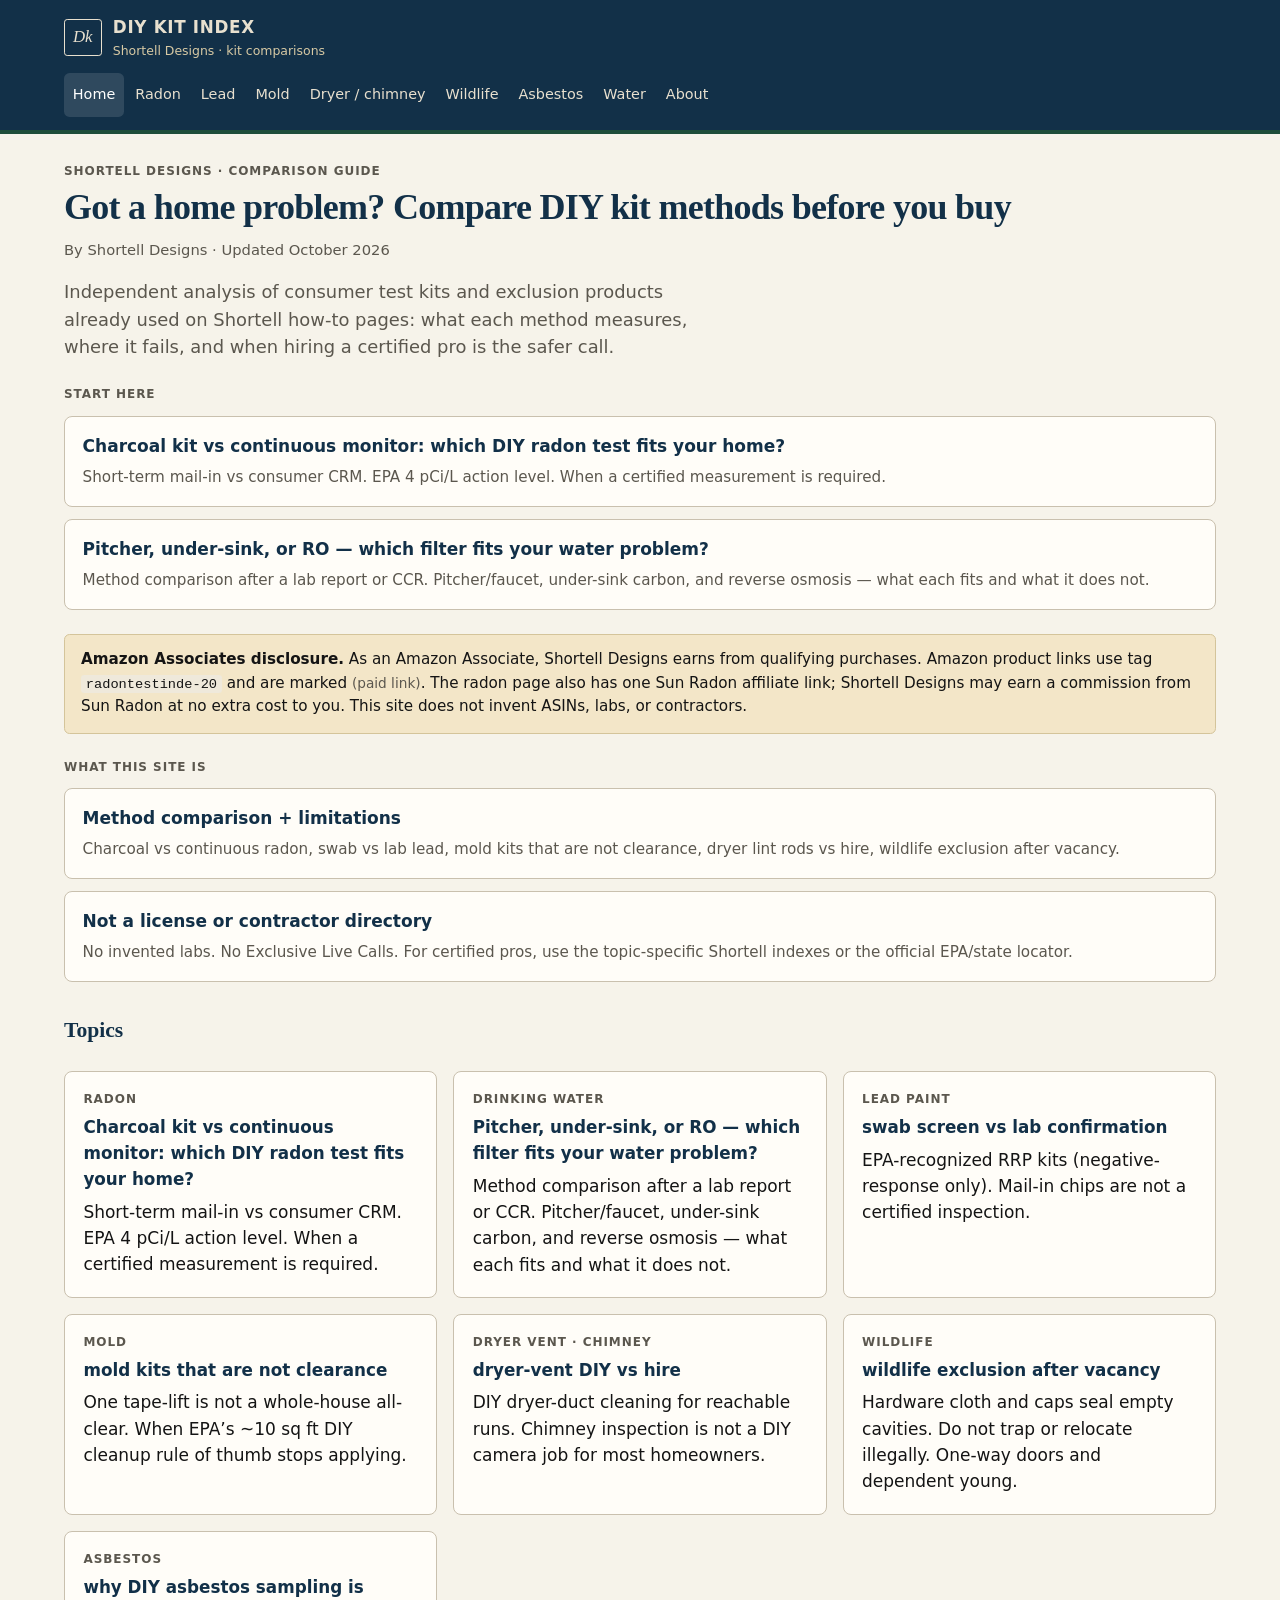
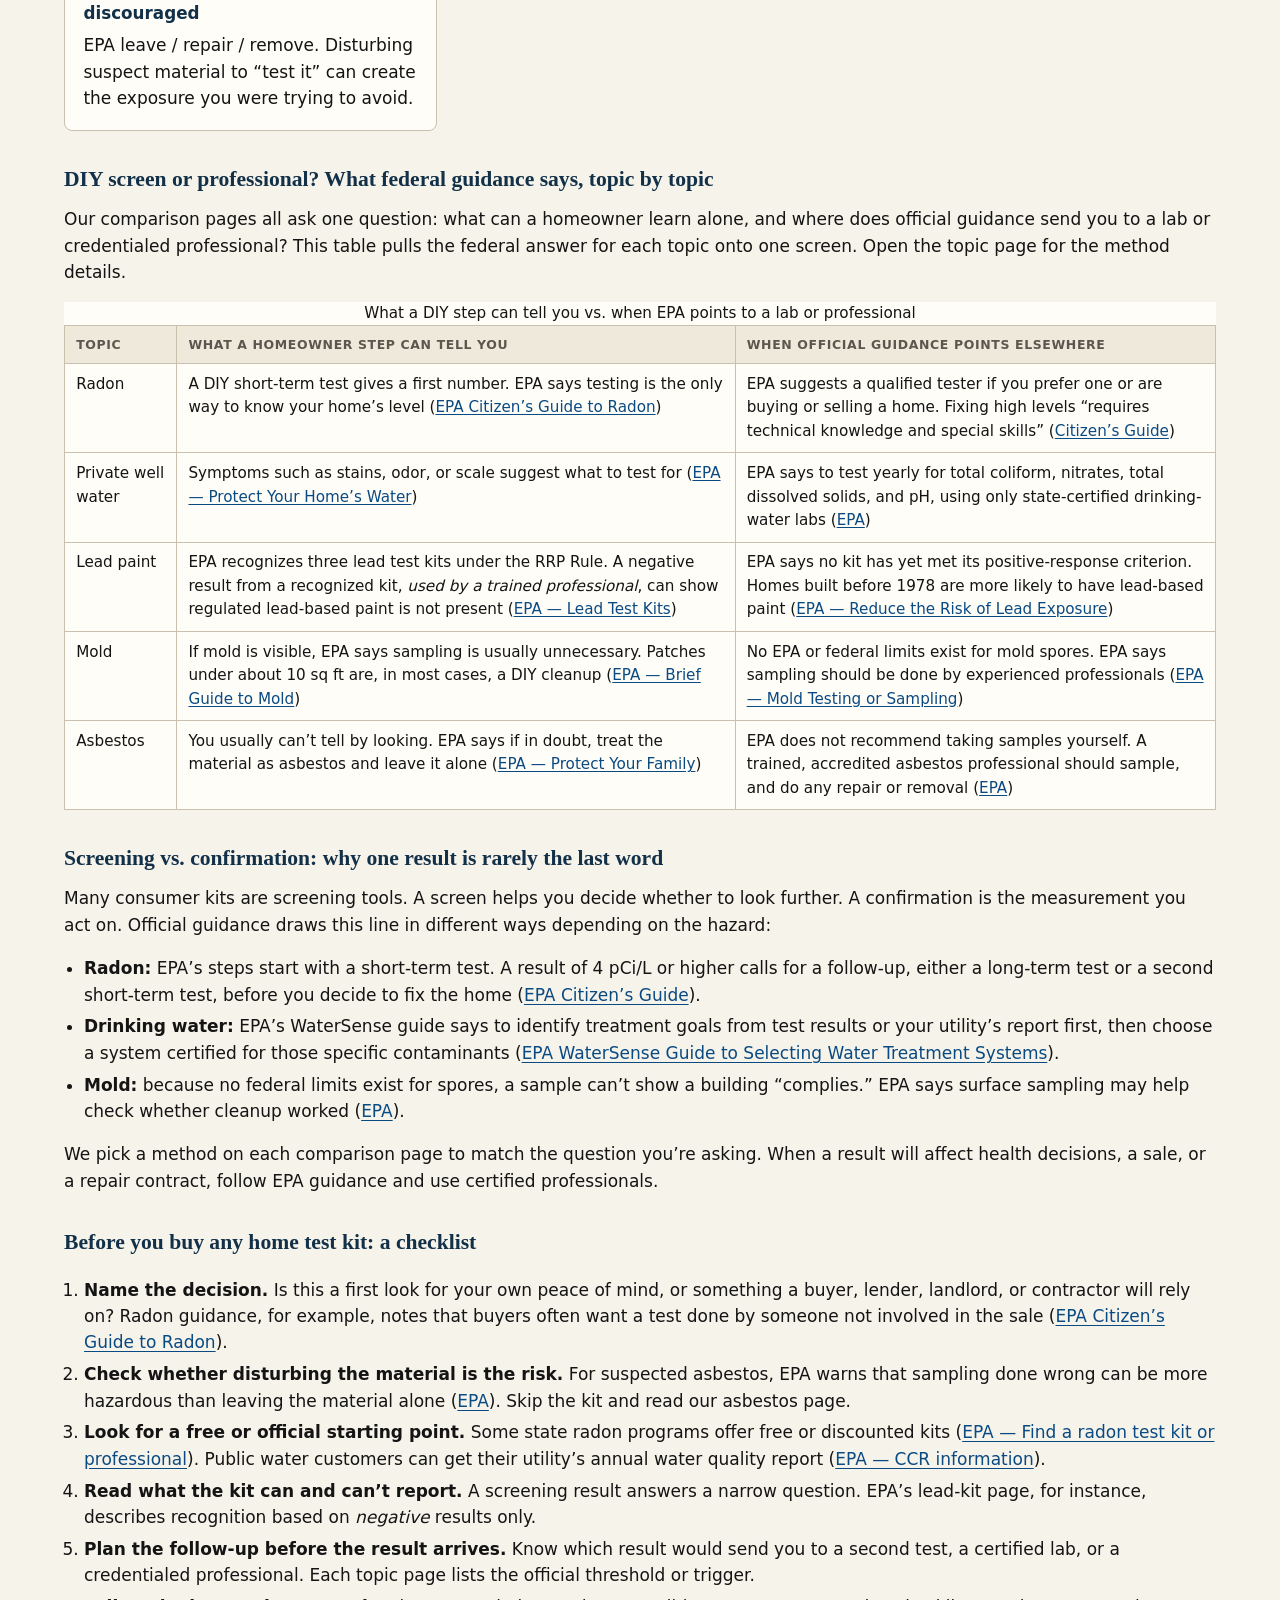
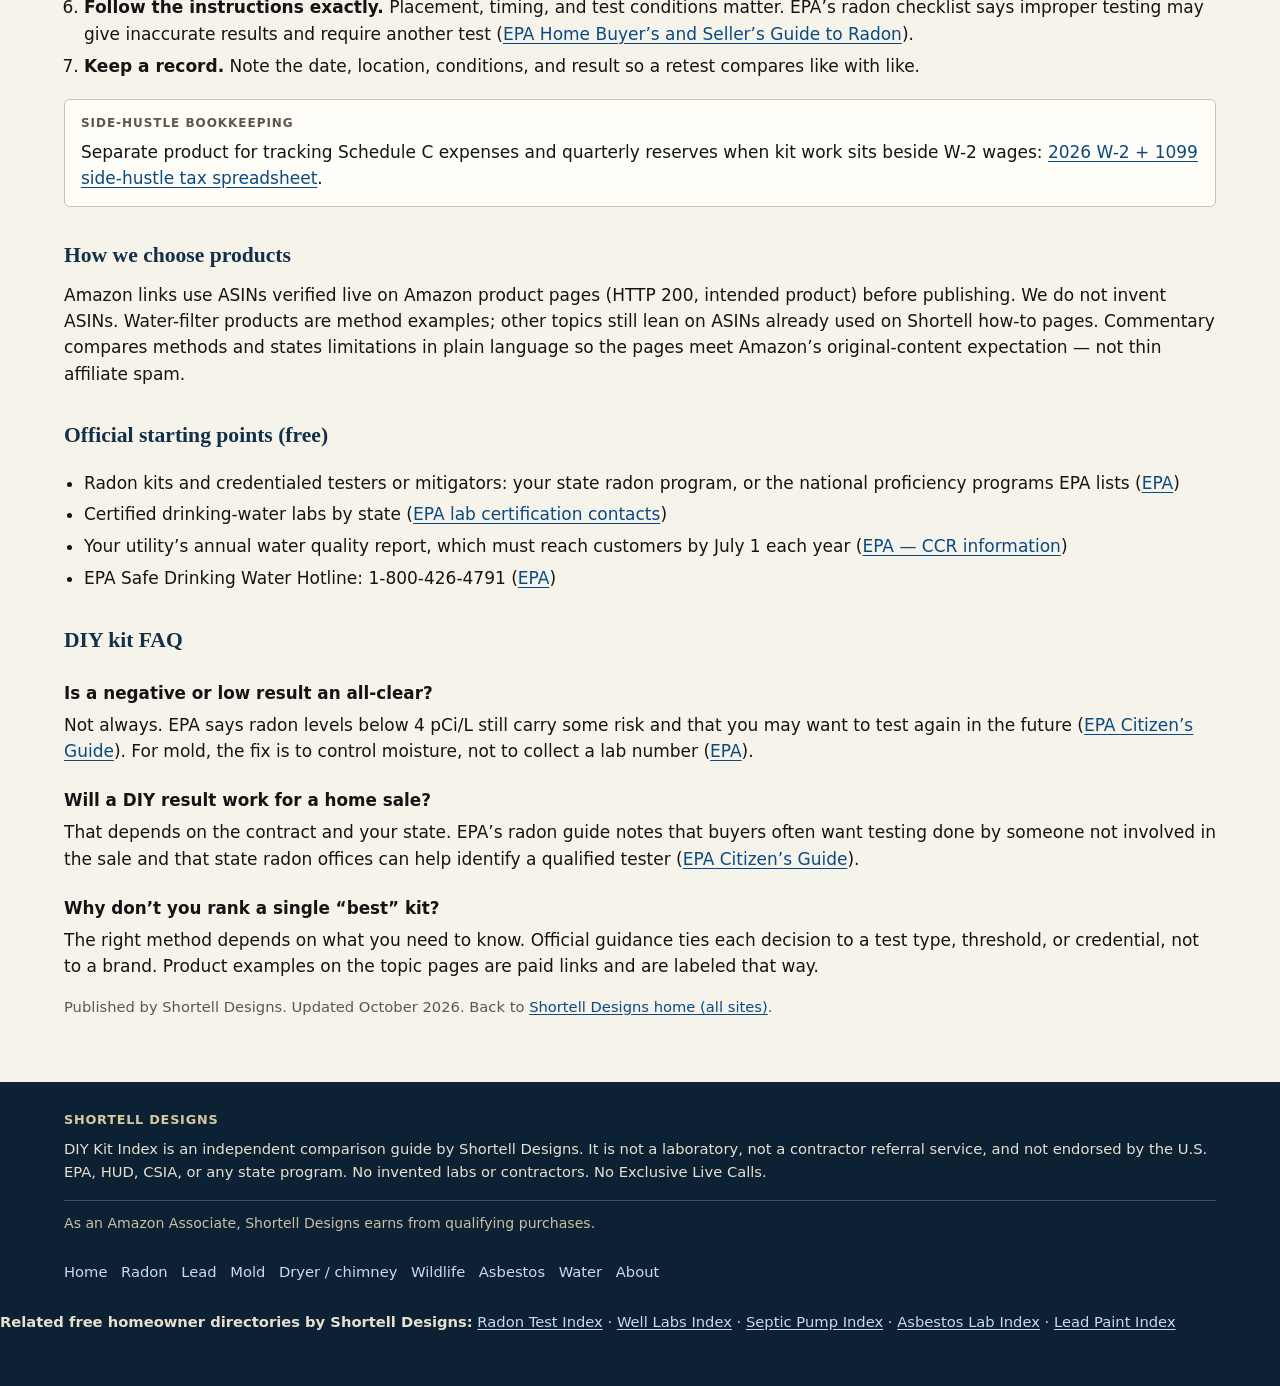
==== index.html @ 4403c366 "Fold/tap-target fix pack (390px), Designer 2026-10-23" ====
<!DOCTYPE html>
<html lang="en">
<head>
  <meta charset="utf-8">
  <meta name="viewport" content="width=device-width, initial-scale=1">
  <title>DIY Home Test Kits Compared — Pick the Right Method</title>
  <meta name="description" content="Problem first, kit second: compare radon, lead, mold, dryer-vent, wildlife exclusion, and water-filter methods before you buy. Amazon Associates. Not a contractor directory. Shortell Designs.">
  <link rel="stylesheet" href="css/style.css">
  <link rel="canonical" href="https://shortelldesigns.github.io/diy-kit-index/">
  <script type="application/ld+json">
{
  "@context": "https://schema.org",
  "@graph": [
    {
      "@type": "Organization",
      "@id": "https://shortelldesigns.github.io/#organization",
      "name": "Shortell Designs",
      "url": "https://shortelldesigns.github.io/",
      "email": "shortelldesigns@gmail.com",
      "description": "Independent DIY kit comparisons and tax tools for homeowners and W-2 + 1099 side hustles. Amazon Associates disclosures on product links."
    },
    {
      "@type": "WebSite",
      "@id": "https://shortelldesigns.github.io/diy-kit-index/#website",
      "url": "https://shortelldesigns.github.io/diy-kit-index/",
      "name": "DIY Kit Index",
      "description": "Problem-first DIY kit and method comparisons for radon, lead, mold, dryer vents, wildlife exclusion, and home water filters. Not a contractor directory.",
      "publisher": { "@id": "https://shortelldesigns.github.io/#organization" },
      "inLanguage": "en-US"
    },
    {
      "@type": "WebPage",
      "@id": "https://shortelldesigns.github.io/diy-kit-index/#webpage",
      "url": "https://shortelldesigns.github.io/diy-kit-index/",
      "name": "DIY Kit Index",
      "description": "Problem-first DIY kit and method comparisons for radon, lead, mold, dryer vents, wildlife exclusion, and home water filters. Not a contractor directory.",
      "isPartOf": { "@id": "https://shortelldesigns.github.io/diy-kit-index/#website" },
      "about": { "@id": "https://shortelldesigns.github.io/#organization" },
      "publisher": { "@id": "https://shortelldesigns.github.io/#organization" },
      "inLanguage": "en-US",
      "dateModified": "2026-10-05"
    }
  ]
}
  </script>
</head>
<body>
  <a class="skip" href="#main">Skip to content</a>
  <header class="site-header">
    <div class="header-inner">
      <a class="brand" href="index.html">
        <span class="brand-mark" aria-hidden="true">Dk</span>
        <span class="brand-text">
          <span class="brand-name">DIY Kit Index</span>
          <span class="brand-sub">Shortell Designs · kit comparisons</span>
        </span>
      </a>
            <nav aria-label="Primary">
        <a href="index.html" aria-current="page">Home</a>
        <a href="radon-test-kits.html">Radon</a>
        <a href="lead-paint-test-kits.html">Lead</a>
        <a href="mold-diy-kits.html">Mold</a>
        <a href="dryer-vent-chimney-diy.html">Dryer / chimney</a>
        <a href="wildlife-exclusion.html">Wildlife</a>
        <a href="asbestos-diy.html">Asbestos</a>
        <a href="water-filter-methods.html">Water</a>
        <a href="about.html">About</a>
      </nav>
    </div>
  </header>
  <main id="main">
    <div class="wrap">
      <p class="kicker">Shortell Designs · comparison guide</p>
      <h1>Got a home problem? Compare DIY kit methods before you buy</h1>
      <p class="meta">By Shortell Designs · Updated October 2026</p>
      <p class="lede">Independent analysis of consumer test kits and exclusion products already used on Shortell how-to pages: what each method measures, where it fails, and when hiring a certified pro is the safer call.</p>

      <div class="paths">
        <p class="paths-label">Start here</p>
        <a class="path" href="radon-test-kits.html">
          <strong>Charcoal kit vs continuous monitor: which DIY radon test fits your home?</strong>
          <span>Short-term mail-in vs consumer CRM. EPA 4&nbsp;pCi/L action level. When a certified measurement is required.</span>
        </a>
        <a class="path" href="water-filter-methods.html">
          <strong>Pitcher, under-sink, or RO — which filter fits your water problem?</strong>
          <span>Method comparison after a lab report or CCR. Pitcher/faucet, under-sink carbon, and reverse osmosis — what each fits and what it does not.</span>
        </a>
      </div>

      <div class="disclosure">
        <p><strong>Amazon Associates disclosure.</strong> As an Amazon Associate, Shortell Designs earns from qualifying purchases. Amazon product links use tag <code>radontestinde-20</code> and are marked <span class="paid">(paid link)</span>. The radon page also has one Sun Radon affiliate link; Shortell Designs may earn a commission from Sun Radon at no extra cost to you. This site does not invent ASINs, labs, or contractors.</p>
      </div>

      <div class="paths">
        <p class="paths-label">What this site is</p>
        <a class="path" href="about.html">
          <strong>Method comparison + limitations</strong>
          <span>Charcoal vs continuous radon, swab vs lab lead, mold kits that are not clearance, dryer lint rods vs hire, wildlife exclusion after vacancy.</span>
        </a>
        <a class="path" href="about.html#not-a-directory">
          <strong>Not a license or contractor directory</strong>
          <span>No invented labs. No Exclusive Live Calls. For certified pros, use the topic-specific Shortell indexes or the official EPA/state locator.</span>
        </a>
      </div>

      <h2>Topics</h2>
      <div class="grid topics">
        <a class="card" href="radon-test-kits.html">
          <p class="kicker">Radon</p>
          <h3>Charcoal kit vs continuous monitor: which DIY radon test fits your home?</h3>
          <p>Short-term mail-in vs consumer CRM. EPA 4&nbsp;pCi/L action level. When a certified measurement is required.</p>
        </a>
        <a class="card" href="water-filter-methods.html">
          <p class="kicker">Drinking water</p>
          <h3>Pitcher, under-sink, or RO — which filter fits your water problem?</h3>
          <p>Method comparison after a lab report or CCR. Pitcher/faucet, under-sink carbon, and reverse osmosis — what each fits and what it does not.</p>
        </a>
        <a class="card" href="lead-paint-test-kits.html">
          <p class="kicker">Lead paint</p>
          <h3>swab screen vs lab confirmation</h3>
          <p>EPA-recognized RRP kits (negative-response only). Mail-in chips are not a certified inspection.</p>
        </a>
        <a class="card" href="mold-diy-kits.html">
          <p class="kicker">Mold</p>
          <h3>mold kits that are not clearance</h3>
          <p>One tape-lift is not a whole-house all-clear. When EPA’s ~10&nbsp;sq&nbsp;ft DIY cleanup rule of thumb stops applying.</p>
        </a>
        <a class="card" href="dryer-vent-chimney-diy.html">
          <p class="kicker">Dryer vent · chimney</p>
          <h3>dryer-vent DIY vs hire</h3>
          <p>DIY dryer-duct cleaning for reachable runs. Chimney inspection is not a DIY camera job for most homeowners.</p>
        </a>
        <a class="card" href="wildlife-exclusion.html">
          <p class="kicker">Wildlife</p>
          <h3>wildlife exclusion after vacancy</h3>
          <p>Hardware cloth and caps seal empty cavities. Do not trap or relocate illegally. One-way doors and dependent young.</p>
        </a>
        <a class="card" href="asbestos-diy.html">
          <p class="kicker">Asbestos</p>
          <h3>why DIY asbestos sampling is discouraged</h3>
          <p>EPA leave / repair / remove. Disturbing suspect material to “test it” can create the exposure you were trying to avoid.</p>
        </a>
      </div>

      <section id="screen-or-pro" aria-labelledby="screen-or-pro-h">
        <h2 id="screen-or-pro-h">DIY screen or professional? What federal guidance says, topic by topic</h2>
        <p>Our comparison pages all ask one question: what can a homeowner learn alone, and where does official guidance send you to a lab or credentialed professional? This table pulls the federal answer for each topic onto one screen. Open the topic page for the method details.</p>
        <div class="table-wrap">
        <table class="compare">
          <caption>What a DIY step can tell you vs. when EPA points to a lab or professional</caption>
          <thead>
            <tr><th scope="col">Topic</th><th scope="col">What a homeowner step can tell you</th><th scope="col">When official guidance points elsewhere</th></tr>
          </thead>
          <tbody>
            <tr><td>Radon</td><td>A DIY short-term test gives a first number. EPA says testing is the only way to know your home’s level (<a href="https://www.epa.gov/sites/default/files/2016-12/documents/2016_a_citizens_guide_to_radon.pdf">EPA Citizen’s Guide to Radon</a>)</td><td>EPA suggests a qualified tester if you prefer one or are buying or selling a home. Fixing high levels “requires technical knowledge and special skills” (<a href="https://www.epa.gov/sites/default/files/2016-12/documents/2016_a_citizens_guide_to_radon.pdf">Citizen’s Guide</a>)</td></tr>
            <tr><td>Private well water</td><td>Symptoms such as stains, odor, or scale suggest what to test for (<a href="https://www.epa.gov/privatewells/protect-your-homes-water">EPA — Protect Your Home’s Water</a>)</td><td>EPA says to test yearly for total coliform, nitrates, total dissolved solids, and pH, using only state-certified drinking-water labs (<a href="https://www.epa.gov/privatewells/protect-your-homes-water">EPA</a>)</td></tr>
            <tr><td>Lead paint</td><td>EPA recognizes three lead test kits under the RRP Rule. A negative result from a recognized kit, <em>used by a trained professional</em>, can show regulated lead-based paint is not present (<a href="https://www.epa.gov/lead/lead-test-kits">EPA — Lead Test Kits</a>)</td><td>EPA says no kit has yet met its positive-response criterion. Homes built before 1978 are more likely to have lead-based paint (<a href="https://www.epa.gov/lead/reduce-risk-lead-exposure-home">EPA — Reduce the Risk of Lead Exposure</a>)</td></tr>
            <tr><td>Mold</td><td>If mold is visible, EPA says sampling is usually unnecessary. Patches under about 10 sq ft are, in most cases, a DIY cleanup (<a href="https://www.epa.gov/mold/brief-guide-mold-moisture-and-your-home">EPA — Brief Guide to Mold</a>)</td><td>No EPA or federal limits exist for mold spores. EPA says sampling should be done by experienced professionals (<a href="https://www.epa.gov/mold/mold-testing-or-sampling">EPA — Mold Testing or Sampling</a>)</td></tr>
            <tr><td>Asbestos</td><td>You usually can’t tell by looking. EPA says if in doubt, treat the material as asbestos and leave it alone (<a href="https://www.epa.gov/asbestos/protect-your-family-exposures-asbestos">EPA — Protect Your Family</a>)</td><td>EPA does not recommend taking samples yourself. A trained, accredited asbestos professional should sample, and do any repair or removal (<a href="https://www.epa.gov/asbestos/protect-your-family-exposures-asbestos">EPA</a>)</td></tr>
          </tbody>
        </table>
        </div>
      </section>

      <section id="screen-vs-confirm" aria-labelledby="screen-vs-confirm-h">
        <h2 id="screen-vs-confirm-h">Screening vs. confirmation: why one result is rarely the last word</h2>
        <p>Many consumer kits are screening tools. A screen helps you decide whether to look further. A confirmation is the measurement you act on. Official guidance draws this line in different ways depending on the hazard:</p>
        <ul>
          <li><strong>Radon:</strong> EPA’s steps start with a short-term test. A result of 4 pCi/L or higher calls for a follow-up, either a long-term test or a second short-term test, before you decide to fix the home (<a href="https://www.epa.gov/sites/default/files/2016-12/documents/2016_a_citizens_guide_to_radon.pdf">EPA Citizen’s Guide</a>).</li>
          <li><strong>Drinking water:</strong> EPA’s WaterSense guide says to identify treatment goals from test results or your utility’s report first, then choose a system certified for those specific contaminants (<a href="https://www.epa.gov/system/files/documents/2025-01/ws-products-home-water-treatment-guide_v2_508.pdf">EPA WaterSense Guide to Selecting Water Treatment Systems</a>).</li>
          <li><strong>Mold:</strong> because no federal limits exist for spores, a sample can’t show a building “complies.” EPA says surface sampling may help check whether cleanup worked (<a href="https://www.epa.gov/mold/mold-testing-or-sampling">EPA</a>).</li>
        </ul>
        <p>We pick a method on each comparison page to match the question you’re asking. When a result will affect health decisions, a sale, or a repair contract, follow EPA guidance and use certified professionals.</p>
      </section>

      <section id="before-you-buy" aria-labelledby="before-you-buy-h">
        <h2 id="before-you-buy-h">Before you buy any home test kit: a checklist</h2>
        <ol>
          <li><strong>Name the decision.</strong> Is this a first look for your own peace of mind, or something a buyer, lender, landlord, or contractor will rely on? Radon guidance, for example, notes that buyers often want a test done by someone not involved in the sale (<a href="https://www.epa.gov/sites/default/files/2016-12/documents/2016_a_citizens_guide_to_radon.pdf">EPA Citizen’s Guide to Radon</a>).</li>
          <li><strong>Check whether disturbing the material is the risk.</strong> For suspected asbestos, EPA warns that sampling done wrong can be more hazardous than leaving the material alone (<a href="https://www.epa.gov/asbestos/protect-your-family-exposures-asbestos">EPA</a>). Skip the kit and read our asbestos page.</li>
          <li><strong>Look for a free or official starting point.</strong> Some state radon programs offer free or discounted kits (<a href="https://www.epa.gov/radon/find-radon-test-kit-or-measurement-and-mitigation-professional">EPA — Find a radon test kit or professional</a>). Public water customers can get their utility’s annual water quality report (<a href="https://www.epa.gov/ccr/ccr-information-consumers">EPA — CCR information</a>).</li>
          <li><strong>Read what the kit can and can’t report.</strong> A screening result answers a narrow question. EPA’s lead-kit page, for instance, describes recognition based on <em>negative</em> results only.</li>
          <li><strong>Plan the follow-up before the result arrives.</strong> Know which result would send you to a second test, a certified lab, or a credentialed professional. Each topic page lists the official threshold or trigger.</li>
          <li><strong>Follow the instructions exactly.</strong> Placement, timing, and test conditions matter. EPA’s radon checklist says improper testing may give inaccurate results and require another test (<a href="https://www.epa.gov/sites/default/files/2015-05/documents/hmbuygud.pdf">EPA Home Buyer’s and Seller’s Guide to Radon</a>).</li>
          <li><strong>Keep a record.</strong> Note the date, location, conditions, and result so a retest compares like with like.</li>
        </ol>
      </section>

      <div class="bridge-tax">
        <p class="kicker">Side-hustle bookkeeping</p>
        <p>Separate product for tracking Schedule C expenses and quarterly reserves when kit work sits beside W-2 wages: <a href="https://shortelldesigns.github.io/tax-kit-2026/">2026 W-2 + 1099 side-hustle tax spreadsheet</a>.</p>
      </div>

      <h2>How we choose products</h2>
      <p>Amazon links use ASINs verified live on Amazon product pages (HTTP 200, intended product) before publishing. We do not invent ASINs. Water-filter products are method examples; other topics still lean on ASINs already used on Shortell how-to pages. Commentary compares methods and states limitations in plain language so the pages meet Amazon’s original-content expectation — not thin affiliate spam.</p>
      <section id="official-starting-points" aria-labelledby="official-starting-points-h">
        <h2 id="official-starting-points-h">Official starting points (free)</h2>
        <ul>
          <li>Radon kits and credentialed testers or mitigators: your state radon program, or the national proficiency programs EPA lists (<a href="https://www.epa.gov/radon/find-radon-test-kit-or-measurement-and-mitigation-professional">EPA</a>)</li>
          <li>Certified drinking-water labs by state (<a href="https://www.epa.gov/dwlabcert/contact-information-certification-programs-and-certified-laboratories-drinking-water">EPA lab certification contacts</a>)</li>
          <li>Your utility’s annual water quality report, which must reach customers by July 1 each year (<a href="https://www.epa.gov/ccr/ccr-information-consumers">EPA — CCR information</a>)</li>
          <li>EPA Safe Drinking Water Hotline: 1-800-426-4791 (<a href="https://www.epa.gov/ccr/ccr-information-consumers">EPA</a>)</li>
        </ul>
      </section>

      <section id="kit-index-faq" aria-labelledby="kit-index-faq-h">
        <h2 id="kit-index-faq-h">DIY kit FAQ</h2>
        <h3>Is a negative or low result an all-clear?</h3>
        <p>Not always. EPA says radon levels below 4 pCi/L still carry some risk and that you may want to test again in the future (<a href="https://www.epa.gov/sites/default/files/2016-12/documents/2016_a_citizens_guide_to_radon.pdf">EPA Citizen’s Guide</a>). For mold, the fix is to control moisture, not to collect a lab number (<a href="https://www.epa.gov/mold/brief-guide-mold-moisture-and-your-home">EPA</a>).</p>
        <h3>Will a DIY result work for a home sale?</h3>
        <p>That depends on the contract and your state. EPA’s radon guide notes that buyers often want testing done by someone not involved in the sale and that state radon offices can help identify a qualified tester (<a href="https://www.epa.gov/sites/default/files/2016-12/documents/2016_a_citizens_guide_to_radon.pdf">EPA Citizen’s Guide</a>).</p>
        <h3>Why don’t you rank a single “best” kit?</h3>
        <p>The right method depends on what you need to know. Official guidance ties each decision to a test type, threshold, or credential, not to a brand. Product examples on the topic pages are paid links and are labeled that way.</p>
      </section>

      <p class="meta">Published by Shortell Designs. Updated October 2026. Back to <a href="https://shortelldesigns.github.io/">Shortell Designs home (all sites)</a>.</p>
    </div>
  </main>
  <footer class="site-footer">
    <div class="wrap">
      <p class="byline">Shortell Designs</p>
      <p>DIY Kit Index is an independent comparison guide by Shortell Designs. It is not a laboratory, not a contractor referral service, and not endorsed by the U.S. EPA, HUD, CSIA, or any state program. No invented labs or contractors. No Exclusive Live Calls.</p>
      <p class="assoc">As an Amazon Associate, Shortell Designs earns from qualifying purchases.</p>
            <p class="foot-nav">
        <a href="index.html">Home</a>
        <a href="radon-test-kits.html">Radon</a>
        <a href="lead-paint-test-kits.html">Lead</a>
        <a href="mold-diy-kits.html">Mold</a>
        <a href="dryer-vent-chimney-diy.html">Dryer / chimney</a>
        <a href="wildlife-exclusion.html">Wildlife</a>
        <a href="asbestos-diy.html">Asbestos</a>
        <a href="water-filter-methods.html">Water</a>
        <a href="about.html">About</a>
      </p>
    </div>
  <p class="related-sites"><strong>Related free homeowner directories by Shortell Designs:</strong> <a href="https://shortelldesigns.github.io/radon-test-index/">Radon Test Index</a> · <a href="https://shortelldesigns.github.io/well-labs-index/">Well Labs Index</a> · <a href="https://shortelldesigns.github.io/septic-pump-index/">Septic Pump Index</a> · <a href="https://shortelldesigns.github.io/asbestos-lab-index/">Asbestos Lab Index</a> · <a href="https://shortelldesigns.github.io/lead-paint-index/">Lead Paint Index</a></p>
</footer>
</body>
</html>
---- css/style.css ----
/* DIY Kit Index — Shortell Designs. Navy/cream, mobile-first. No tracking. */
:root {
  --ink: #141414;
  --ink-soft: #2a2a2a;
  --muted: #5b574e;
  --paper: #f6f3ea;
  --paper-2: #fffdf8;
  --rule: #c9c0ae;
  --navy: #123048;
  --navy-2: #0c2234;
  --link: #0a4a82;
  --link-hover: #08355e;
  --cream: #e8e0cf;
  --sage: #e4eee8;
  --forest: #1e4d3a;
  --note: #f3e6c8;
  --note-edge: #8a6d32;
  --rec-yes-bg: #dce9e1;
  --rec-no-bg: #f3e6c8;
  --focus: #c45c00;
  --max: 72rem;
  --prose: 42rem;
  --radius: 0.35rem;
}

*, *::before, *::after { box-sizing: border-box; }

html { scroll-behavior: smooth; }

body {
  margin: 0;
  background: var(--paper);
  color: var(--ink);
  font-family: "Source Sans 3", "Segoe UI", system-ui, -apple-system, sans-serif;
  font-size: 1.0625rem;
  line-height: 1.55;
}

.skip {
  position: absolute;
  left: 0.75rem;
  top: -3rem;
  background: var(--navy);
  color: #fff;
  padding: 0.4rem 0.7rem;
  z-index: 20;
}
.skip:focus { top: 0.75rem; }

a { color: var(--link); text-underline-offset: 0.15em; }
a:hover { color: var(--link-hover); }
a:focus-visible, button:focus-visible {
  outline: 2px solid var(--focus);
  outline-offset: 2px;
}

.wrap { width: min(100% - 2rem, var(--max)); margin-inline: auto; }
.wrap-prose { width: min(100% - 2rem, var(--prose)); margin-inline: auto; }

/* Header */
.site-header {
  background: var(--navy);
  color: var(--cream);
  border-bottom: 4px solid var(--forest);
}
.header-inner {
  width: min(100% - 2rem, var(--max));
  margin-inline: auto;
  padding: 0.9rem 0 0.85rem;
  display: flex;
  flex-wrap: wrap;
  gap: 0.75rem 1.5rem;
  align-items: center;
  justify-content: space-between;
}
.brand {
  display: flex;
  gap: 0.7rem;
  align-items: center;
  text-decoration: none;
  color: inherit;
}
.brand-mark {
  flex: none;
  width: 2.35rem;
  height: 2.35rem;
  display: grid;
  place-items: center;
  border: 1.5px solid var(--cream);
  border-radius: 0.2rem;
  color: var(--cream);
  font-family: Georgia, "Iowan Old Style", Palatino, serif;
  font-style: italic;
  font-size: 1.05rem;
  line-height: 1;
}
.brand-text { display: flex; flex-direction: column; gap: 0.05rem; }
.brand-name {
  font-weight: 700;
  letter-spacing: 0.04em;
  font-size: 1.05rem;
  text-transform: uppercase;
}
.brand-sub { font-size: 0.78rem; color: #d7c9a4; }

nav.primary,
.header-inner nav,
nav[aria-label="Primary"] {
  display: flex;
  flex-wrap: wrap;
  gap: 0.15rem;
  width: 100%;
  max-width: 100%;
  margin-left: 0;
  box-sizing: border-box;
  overflow-x: auto;
}
nav.primary {
  background: var(--navy-2);
  margin-bottom: -0.85rem;
  padding: 0.35rem 1rem;
}
nav a {
  text-decoration: none;
  color: var(--cream);
  padding: 0.3rem 0.55rem;
  border-radius: var(--radius);
  font-size: 0.9rem;
}
nav a:hover,
nav a[aria-current="page"] {
  background: rgba(255, 253, 248, 0.12);
  color: #fff;
}

/* Main */
main { padding: 1.75rem 0 3rem; }
h1 {
  font-family: Georgia, "Iowan Old Style", Palatino, serif;
  font-weight: 600;
  font-size: clamp(1.65rem, 3.5vw, 2.25rem);
  line-height: 1.2;
  margin: 0 0 0.6rem;
  letter-spacing: -0.02em;
  color: var(--navy);
}
h2 {
  font-family: Georgia, "Iowan Old Style", Palatino, serif;
  font-weight: 600;
  font-size: 1.35rem;
  margin: 2rem 0 0.6rem;
  color: var(--navy);
}
h3 { font-size: 1.05rem; margin: 1.4rem 0 0.4rem; }
p { margin: 0 0 1rem; }
.lede {
  font-size: 1.12rem;
  color: var(--muted);
  max-width: 40rem;
}
.kicker {
  font-size: 0.75rem;
  letter-spacing: 0.08em;
  text-transform: uppercase;
  color: var(--muted);
  font-weight: 600;
  margin: 0 0 0.35rem;
}
.meta { color: var(--muted); font-size: 0.92rem; }
hr {
  border: 0;
  border-top: 1px solid var(--rule);
  margin: 1.75rem 0;
}

/* Cards / grid */
.grid {
  display: grid;
  gap: 1rem;
  margin: 1.5rem 0;
}
@media (min-width: 640px) {
  .grid.two { grid-template-columns: 1fr 1fr; }
  .grid.topics { grid-template-columns: repeat(2, 1fr); }
}
@media (min-width: 960px) {
  .grid.topics { grid-template-columns: repeat(3, 1fr); }
}
.card {
  background: var(--paper-2);
  border: 1px solid var(--rule);
  border-radius: 0.5rem;
  padding: 1.1rem 1.15rem 1.2rem;
  text-decoration: none;
  color: inherit;
  display: block;
}
a.card:hover { border-color: var(--navy); }
.card h2, .card h3 { margin-top: 0; color: var(--navy); }
.card p:last-child { margin-bottom: 0; }

.disclosure {
  background: var(--note);
  border: 1px solid #d4c49a;
  border-radius: var(--radius);
  padding: 0.85rem 1rem;
  margin: 1.25rem 0;
  font-size: 0.95rem;
}
.disclosure p:last-child { margin-bottom: 0; }

.note {
  background: var(--note);
  border-left: 3px solid var(--note-edge);
  padding: 0.85rem 1rem;
  margin: 1.1rem 0 1.4rem;
  border-radius: 0 0.35rem 0.35rem 0;
}
.note p:last-child { margin-bottom: 0; }

.paths {
  margin: 1.5rem 0;
  display: grid;
  gap: 0.75rem;
}
.paths-label {
  font-size: 0.75rem;
  letter-spacing: 0.08em;
  text-transform: uppercase;
  color: var(--muted);
  font-weight: 600;
  margin: 0;
}
.path {
  display: block;
  background: var(--paper-2);
  border: 1px solid var(--rule);
  border-radius: 0.5rem;
  padding: 1rem 1.1rem;
  text-decoration: none;
  color: inherit;
}
.path:hover { border-color: var(--navy); }
.path strong { display: block; color: var(--navy); margin-bottom: 0.25rem; }
.path span { color: var(--muted); font-size: 0.95rem; }

/* Kit blocks */
.kit-block {
  background: var(--paper-2);
  border: 1px solid var(--rule);
  border-radius: 0.5rem;
  padding: 1.1rem 1.15rem 1.25rem;
  margin: 1.5rem 0;
}
.kit-lead { margin-bottom: 1rem; }
.kits {
  display: grid;
  gap: 1rem;
}
@media (min-width: 640px) {
  .kits { grid-template-columns: 1fr 1fr; }
}
.kit {
  background: var(--paper);
  border: 1px solid var(--rule);
  border-radius: var(--radius);
  padding: 0.9rem 1rem;
}
.kit h3 { margin-top: 0.35rem; color: var(--navy); }
.kit-link {
  display: inline-block;
  margin-top: 0.35rem;
  font-weight: 600;
}
.paid { font-weight: 500; color: var(--muted); font-size: 0.9em; }
.rec {
  display: inline-block;
  font-size: 0.78rem;
  font-weight: 600;
  letter-spacing: 0.02em;
  padding: 0.2rem 0.5rem;
  border-radius: 999px;
  margin: 0.2rem 0 0.4rem;
}
.rec-yes { background: var(--rec-yes-bg); color: var(--forest); }
.rec-no { background: var(--rec-no-bg); color: var(--note-edge); }
.rec-warn { background: #f0dede; color: #6b2a2a; }

/* 24-hour buy basket */
.basket-block {
  background: #eef4ef;
  border: 1px solid #b7c9bb;
  border-left: 4px solid var(--forest);
  border-radius: 0.5rem;
  padding: 1.1rem 1.15rem 1.25rem;
  margin: 1.5rem 0;
}
.basket-block .kit-lead { margin-bottom: 0.85rem; }
.basket-block .kits { margin-top: 0.5rem; }
.bridge-tax {
  background: var(--paper-2);
  border: 1px solid var(--rule);
  border-radius: var(--radius);
  padding: 0.9rem 1rem;
  margin: 1.25rem 0;
}
.bridge-tax p:last-child { margin-bottom: 0; }


.compare {
  width: 100%;
  max-width: 100%;
  display: block;
  overflow-x: auto;
  -webkit-overflow-scrolling: touch;
  border-collapse: collapse;
  font-size: 0.95rem;
  margin: 1rem 0 1.5rem;
  background: var(--paper-2);
}
.compare th, .compare td {
  border: 1px solid var(--rule);
  padding: 0.55rem 0.7rem;
  text-align: left;
  vertical-align: top;
}
.compare th {
  background: #efe9db;
  font-size: 0.78rem;
  letter-spacing: 0.05em;
  text-transform: uppercase;
  color: var(--muted);
}

ul, ol { padding-left: 1.25rem; }
li { margin-bottom: 0.35rem; }

/* Footer */
.site-footer {
  background: var(--navy-2);
  color: #e8e0cf;
  padding: 1.75rem 0 2.25rem;
  font-size: 0.92rem;
}
.site-footer a { color: #c9daf0; }
.site-footer a:hover { color: #fff; }
.site-footer .byline {
  font-weight: 700;
  letter-spacing: 0.06em;
  text-transform: uppercase;
  font-size: 0.8rem;
  color: #d7c9a4;
  margin-bottom: 0.5rem;
}
.site-footer .foot-nav {
  display: flex;
  flex-wrap: wrap;
  gap: 0.35rem 0.85rem;
  margin-top: 1rem;
}
.site-footer .foot-nav a { text-decoration: none; }
.assoc {
  margin-top: 0.75rem;
  padding-top: 0.75rem;
  border-top: 1px solid rgba(232, 224, 207, 0.25);
  font-size: 0.88rem;
  color: #cbbfa3;
}

code {
  font-size: 0.9em;
  background: #efe9db;
  padding: 0.1rem 0.3rem;
  border-radius: 0.2rem;
}

.prose img { max-width: 100%; height: auto; }

/* Above-the-fold primary kit offer (mobile-first) */
.primary-pick {
  background: #eef4ef;
  border: 1px solid #b7c9bb;
  border-left: 4px solid var(--forest);
  border-radius: 0.5rem;
  padding: 0.8rem 0.95rem 0.9rem;
  margin: 0.75rem 0 1.15rem;
}
.primary-pick > .kicker {
  margin: 0 0 0.2rem;
  color: var(--forest);
}
.primary-pick > p {
  margin: 0 0 0.45rem;
  font-size: 0.98rem;
}
.primary-pick .pick-links {
  list-style: none;
  padding: 0;
  margin: 0.25rem 0 0;
  display: grid;
  gap: 0.35rem;
}
.primary-pick .pick-links li { margin: 0; }
.primary-pick .kit-link {
  margin-top: 0;
  font-size: 0.98rem;
}
.primary-pick .pick-note {
  margin: 0.55rem 0 0;
  font-size: 0.88rem;
  color: var(--muted);
}

/* Forest full-width primary-pick CTAs (C01 fold / Designer notes) */
.primary-pick .kit-link {
  display: flex;
  align-items: center;
  justify-content: center;
  width: 100%;
  min-height: 2.75rem;
  padding: 0.55rem 0.85rem;
  box-sizing: border-box;
  background: var(--forest);
  color: #f6f3ea !important;
  text-decoration: none;
  font-weight: 700;
  border-radius: var(--radius);
  text-align: center;
  line-height: 1.25;
}
.primary-pick .kit-link:hover,
.primary-pick .kit-link:focus {
  background: var(--navy);
  color: #f6f3ea !important;
}
.primary-pick .kit-link .paid { color: #d7e5db; font-weight: 500; }
.primary-pick .pick-micro {
  margin: 0.35rem 0 0.5rem;
  font-size: 0.88rem;
  color: var(--muted);
}

/* Sunday 2026-10-18 fold pack (Designer): 44px nav taps; "(paid link)" wraps cleanly */
nav a {
  min-height: 2.75rem;
  display: inline-flex;
  align-items: center;
}
.primary-pick .kit-link {
  flex-wrap: wrap;
  column-gap: 0.35em;
}

/* Designer pack 2026-10-23: 44px taps for footer nav + Sun Radon kit-link */
.site-footer .foot-nav a { display: inline-flex; align-items: center; min-height: 2.75rem; }
.kit-link { min-height: 2.75rem; display: inline-flex; align-items: center; flex-wrap: wrap; column-gap: .35em; }
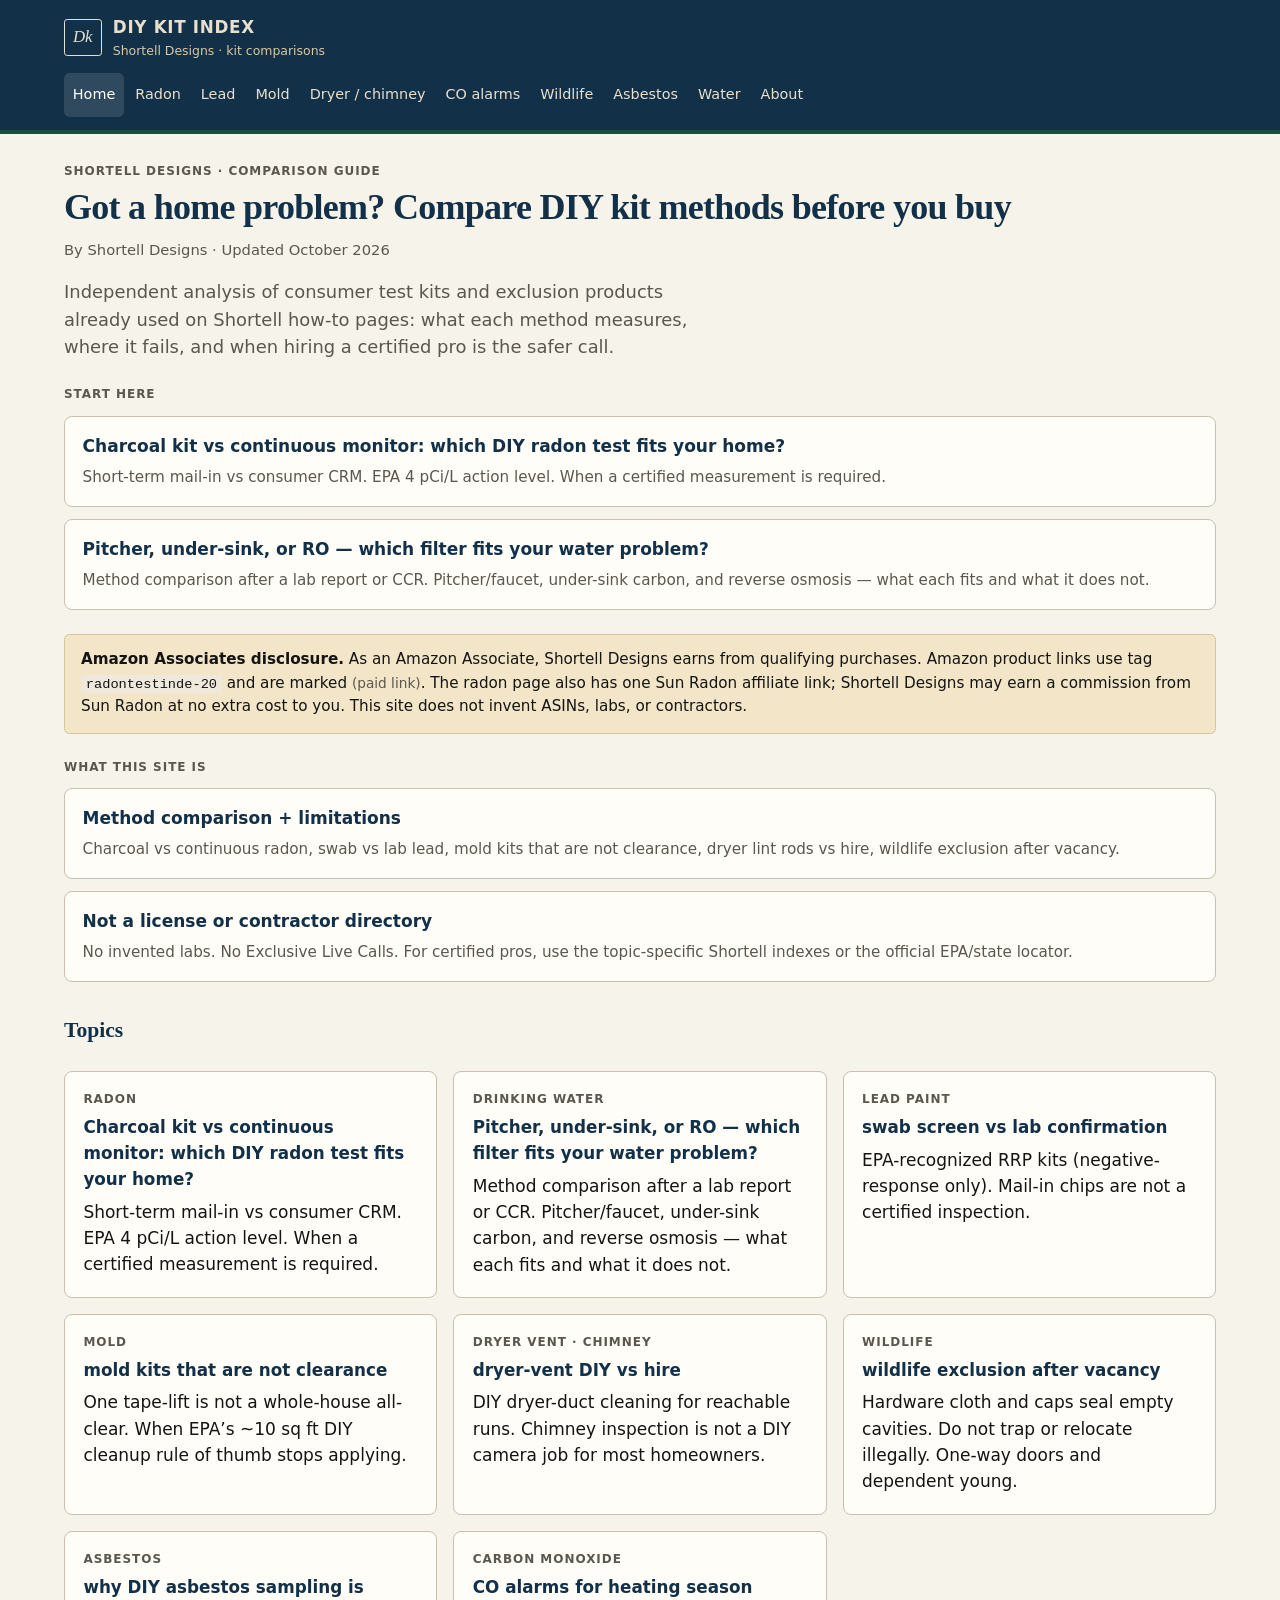
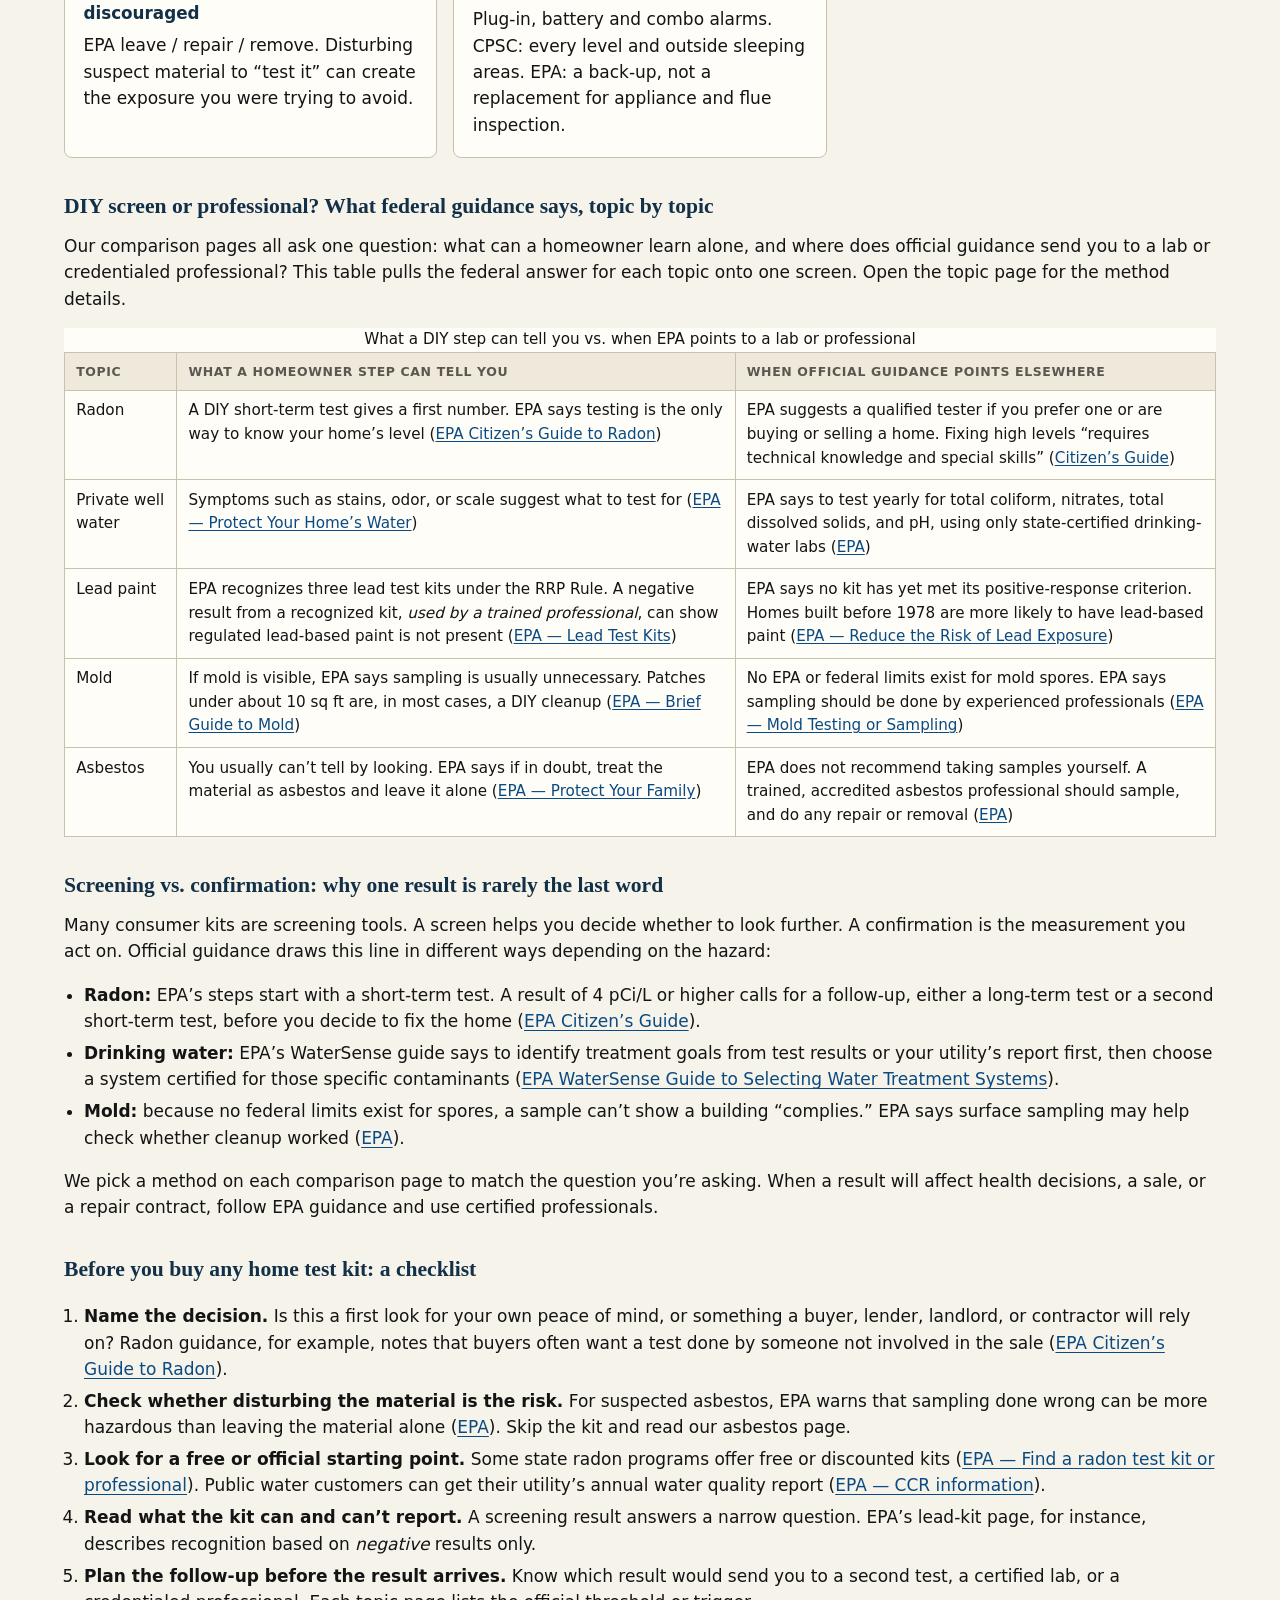
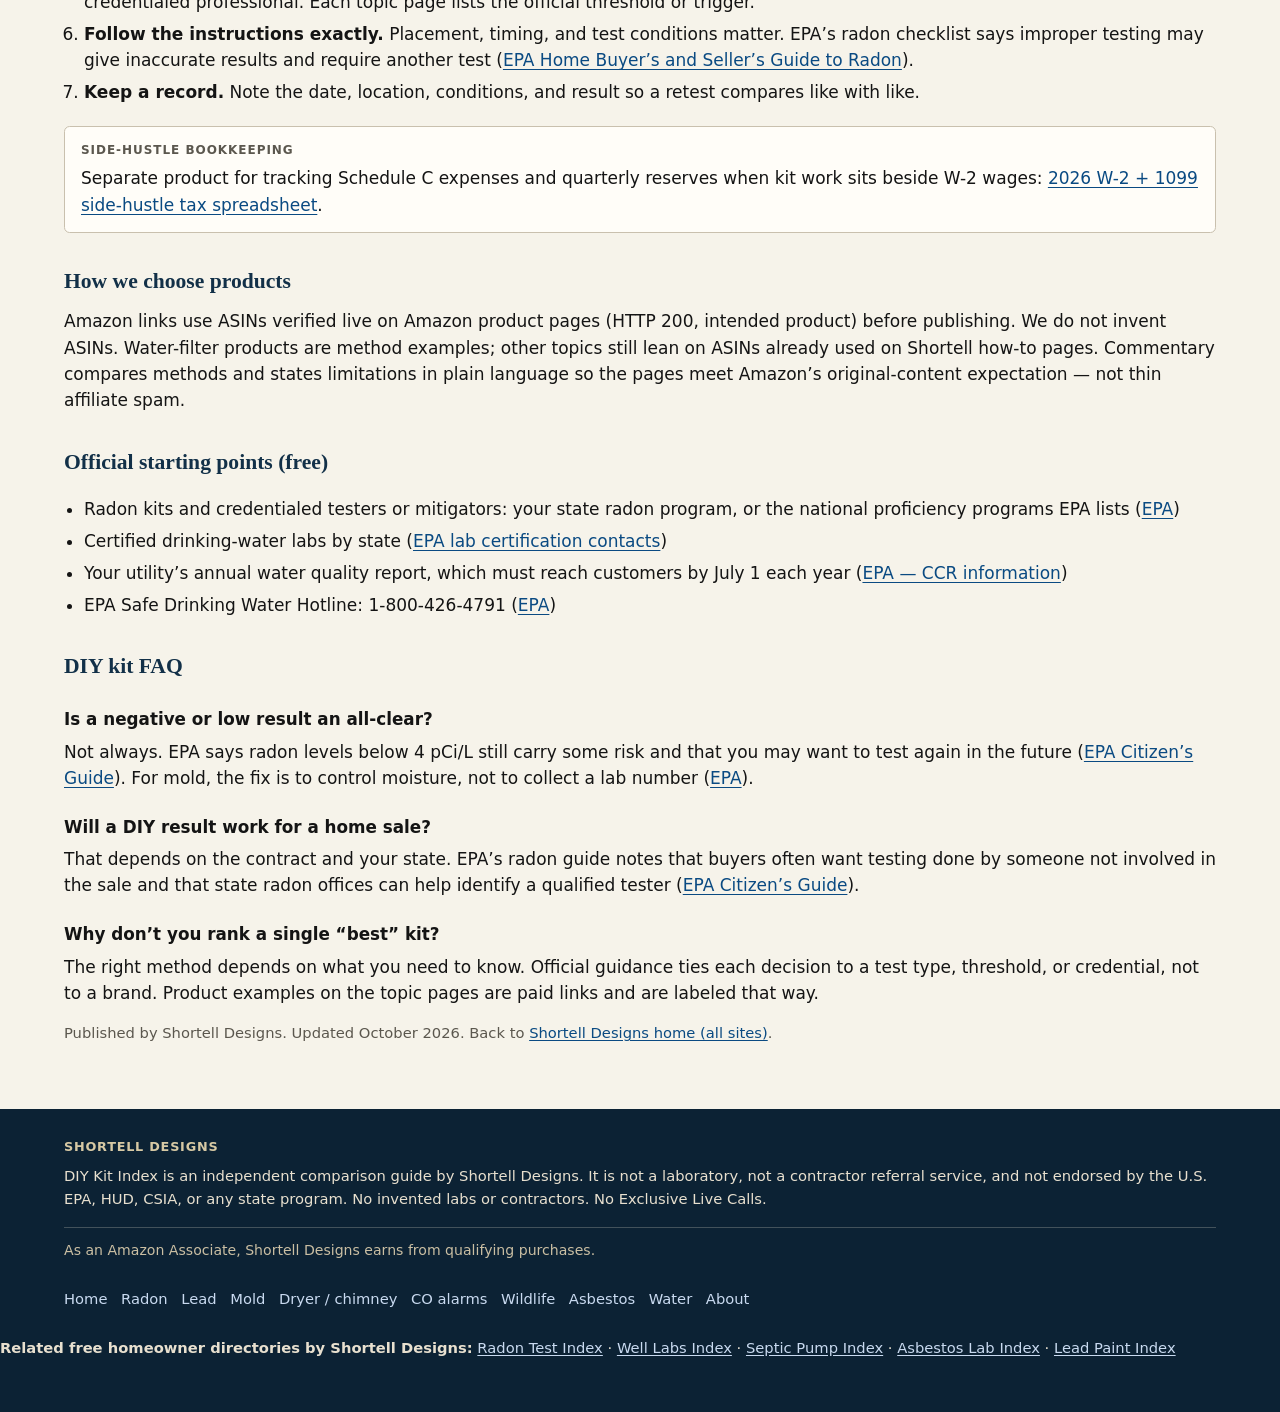
==== commit 2c02d1e9: "Add carbon monoxide alarms comparison page, nav, hub card, sitemap" ====
--- a/index.html
+++ b/index.html
@@ -61,6 +61,7 @@
         <a href="lead-paint-test-kits.html">Lead</a>
         <a href="mold-diy-kits.html">Mold</a>
         <a href="dryer-vent-chimney-diy.html">Dryer / chimney</a>
+        <a href="carbon-monoxide-alarms.html">CO alarms</a>
         <a href="wildlife-exclusion.html">Wildlife</a>
         <a href="asbestos-diy.html">Asbestos</a>
         <a href="water-filter-methods.html">Water</a>
@@ -140,6 +141,7 @@
           <h3>why DIY asbestos sampling is discouraged</h3>
           <p>EPA leave / repair / remove. Disturbing suspect material to “test it” can create the exposure you were trying to avoid.</p>
         </a>
+        <a class="card" href="carbon-monoxide-alarms.html"><p class="kicker">Carbon monoxide</p><h3>CO alarms for heating season</h3><p>Plug-in, battery and combo alarms. CPSC: every level and outside sleeping areas. EPA: a back-up, not a replacement for appliance and flue inspection.</p></a>
       </div>
 
       <section id="screen-or-pro" aria-labelledby="screen-or-pro-h">
@@ -227,6 +229,7 @@
         <a href="lead-paint-test-kits.html">Lead</a>
         <a href="mold-diy-kits.html">Mold</a>
         <a href="dryer-vent-chimney-diy.html">Dryer / chimney</a>
+        <a href="carbon-monoxide-alarms.html">CO alarms</a>
         <a href="wildlife-exclusion.html">Wildlife</a>
         <a href="asbestos-diy.html">Asbestos</a>
         <a href="water-filter-methods.html">Water</a>
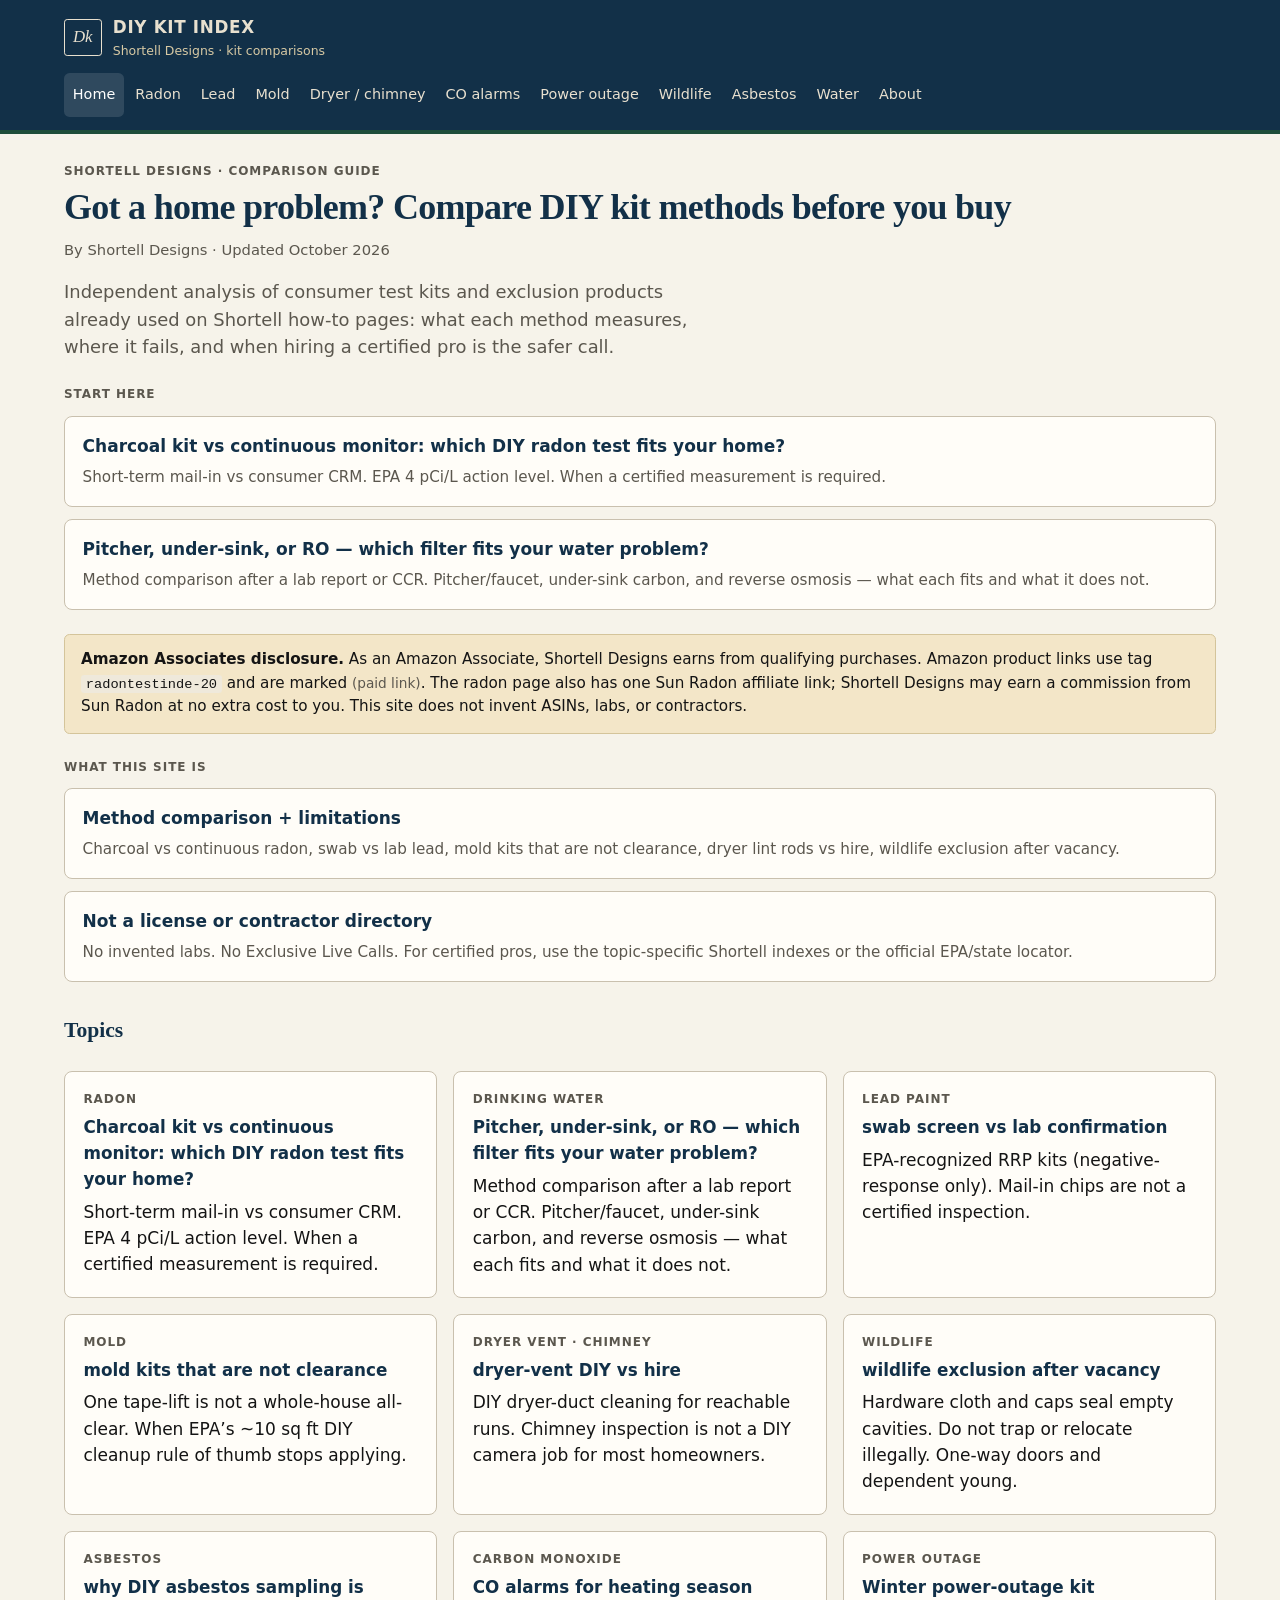
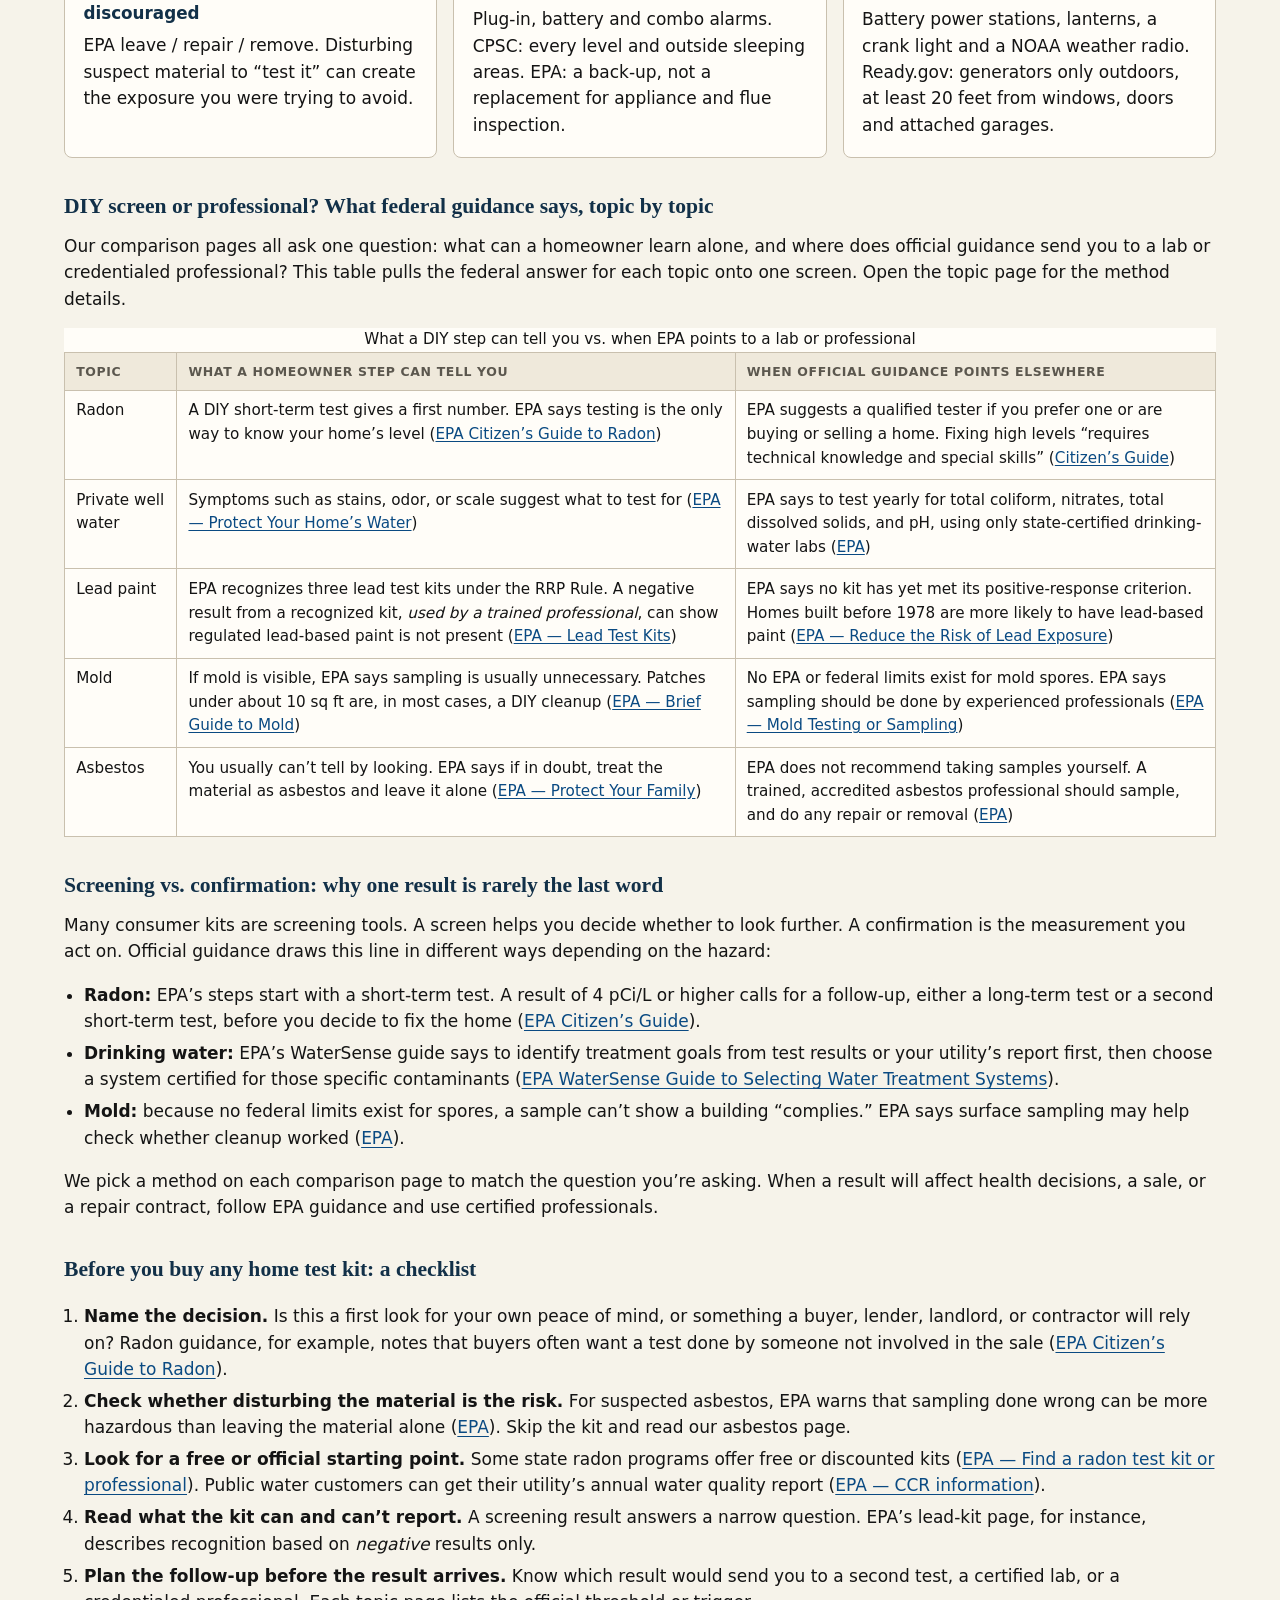
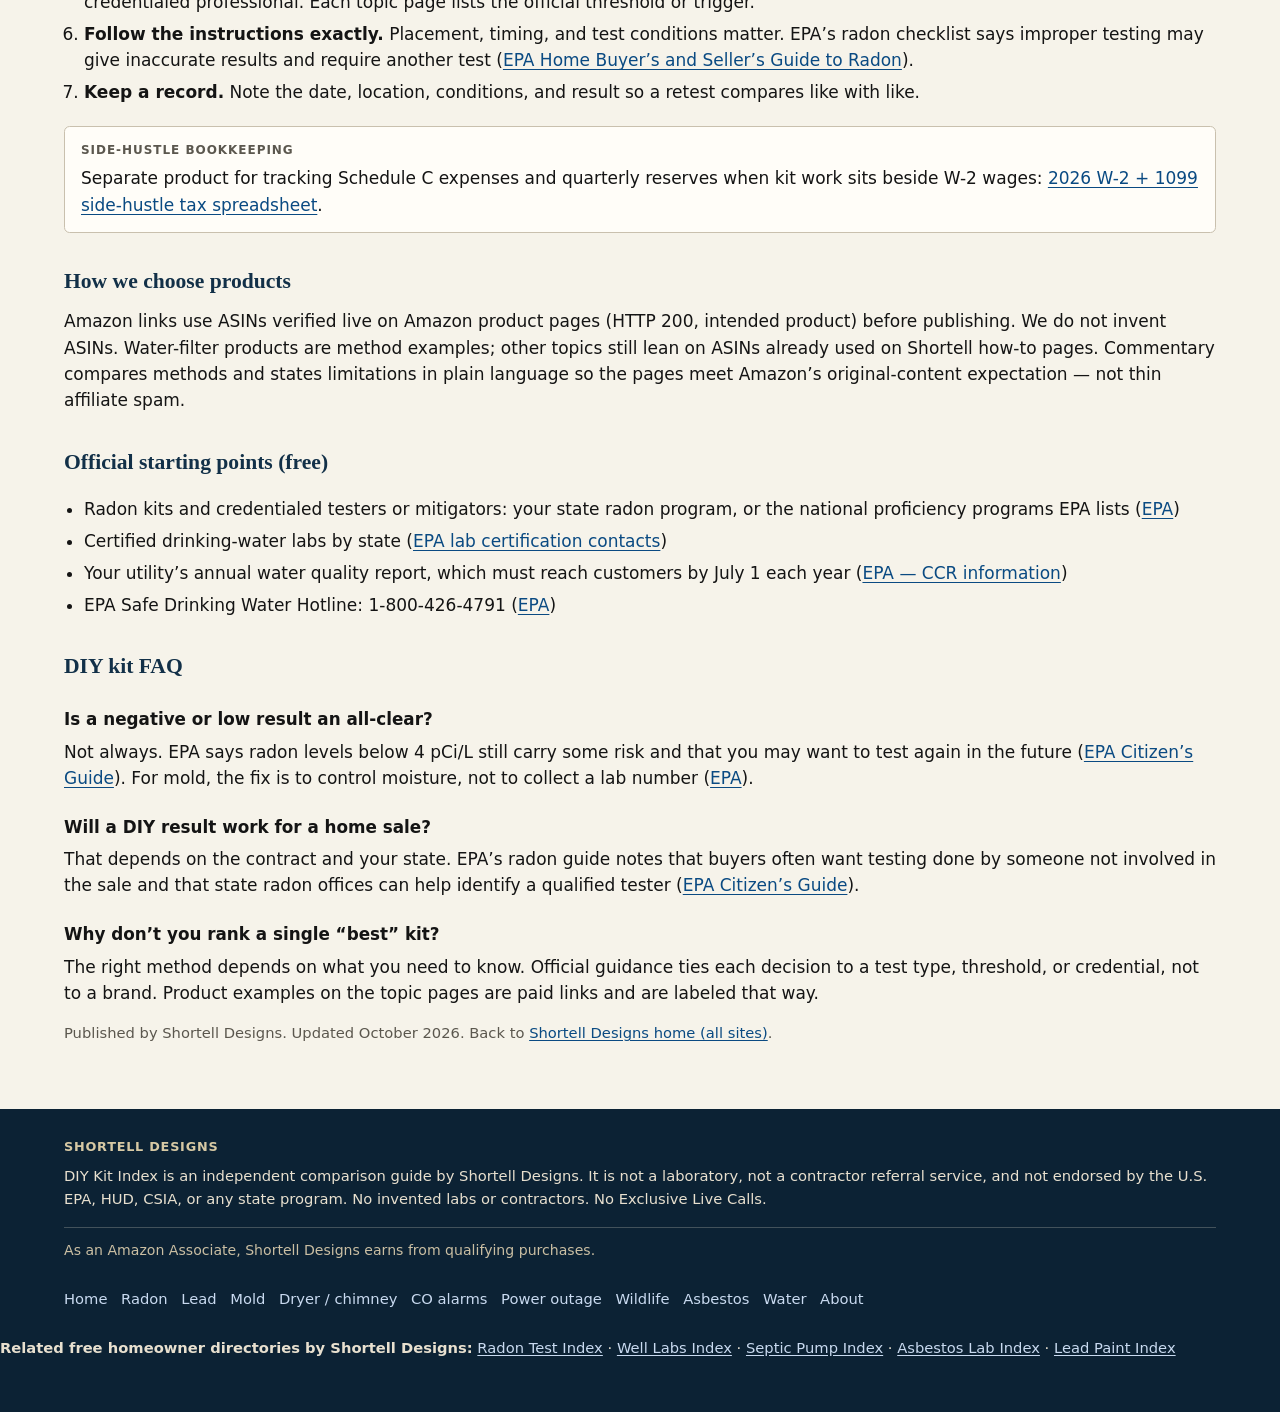
==== commit e6a2f2a2: "Add winter power-outage kit page, nav, hub card, sitemap, CO page bridges" ====
--- a/index.html
+++ b/index.html
@@ -62,6 +62,7 @@
         <a href="mold-diy-kits.html">Mold</a>
         <a href="dryer-vent-chimney-diy.html">Dryer / chimney</a>
         <a href="carbon-monoxide-alarms.html">CO alarms</a>
+        <a href="power-outage-kit.html">Power outage</a>
         <a href="wildlife-exclusion.html">Wildlife</a>
         <a href="asbestos-diy.html">Asbestos</a>
         <a href="water-filter-methods.html">Water</a>
@@ -142,6 +143,7 @@
           <p>EPA leave / repair / remove. Disturbing suspect material to “test it” can create the exposure you were trying to avoid.</p>
         </a>
         <a class="card" href="carbon-monoxide-alarms.html"><p class="kicker">Carbon monoxide</p><h3>CO alarms for heating season</h3><p>Plug-in, battery and combo alarms. CPSC: every level and outside sleeping areas. EPA: a back-up, not a replacement for appliance and flue inspection.</p></a>
+        <a class="card" href="power-outage-kit.html"><p class="kicker">Power outage</p><h3>Winter power-outage kit</h3><p>Battery power stations, lanterns, a crank light and a NOAA weather radio. Ready.gov: generators only outdoors, at least 20 feet from windows, doors and attached garages.</p></a>
       </div>
 
       <section id="screen-or-pro" aria-labelledby="screen-or-pro-h">
@@ -230,6 +232,7 @@
         <a href="mold-diy-kits.html">Mold</a>
         <a href="dryer-vent-chimney-diy.html">Dryer / chimney</a>
         <a href="carbon-monoxide-alarms.html">CO alarms</a>
+        <a href="power-outage-kit.html">Power outage</a>
         <a href="wildlife-exclusion.html">Wildlife</a>
         <a href="asbestos-diy.html">Asbestos</a>
         <a href="water-filter-methods.html">Water</a>
--- a/css/style.css
+++ b/css/style.css
@@ -454,3 +454,10 @@
 /* Designer pack 2026-10-23: 44px taps for footer nav + Sun Radon kit-link */
 .site-footer .foot-nav a { display: inline-flex; align-items: center; min-height: 2.75rem; }
 .kit-link { min-height: 2.75rem; display: inline-flex; align-items: center; flex-wrap: wrap; column-gap: .35em; }
+
+/* Designer pack 2026-10-26: CO alarms fold jump to the six picks */
+.fold-cta { margin: 0.9rem 0 1.2rem; }
+.fold-cta .jump { display: inline-flex; align-items: center; justify-content: center; min-height: 2.75rem; padding: 0.55rem 1rem; background: var(--forest); color: #f6f3ea; font-weight: 700; text-decoration: none; border-radius: var(--radius); line-height: 1.25; }
+.fold-cta .jump:hover, .fold-cta .jump:focus { background: var(--navy); color: #f6f3ea; }
+@media (max-width: 39.99rem) { .fold-cta .jump { display: flex; width: 100%; } }
+#picks { scroll-margin-top: 1rem; }
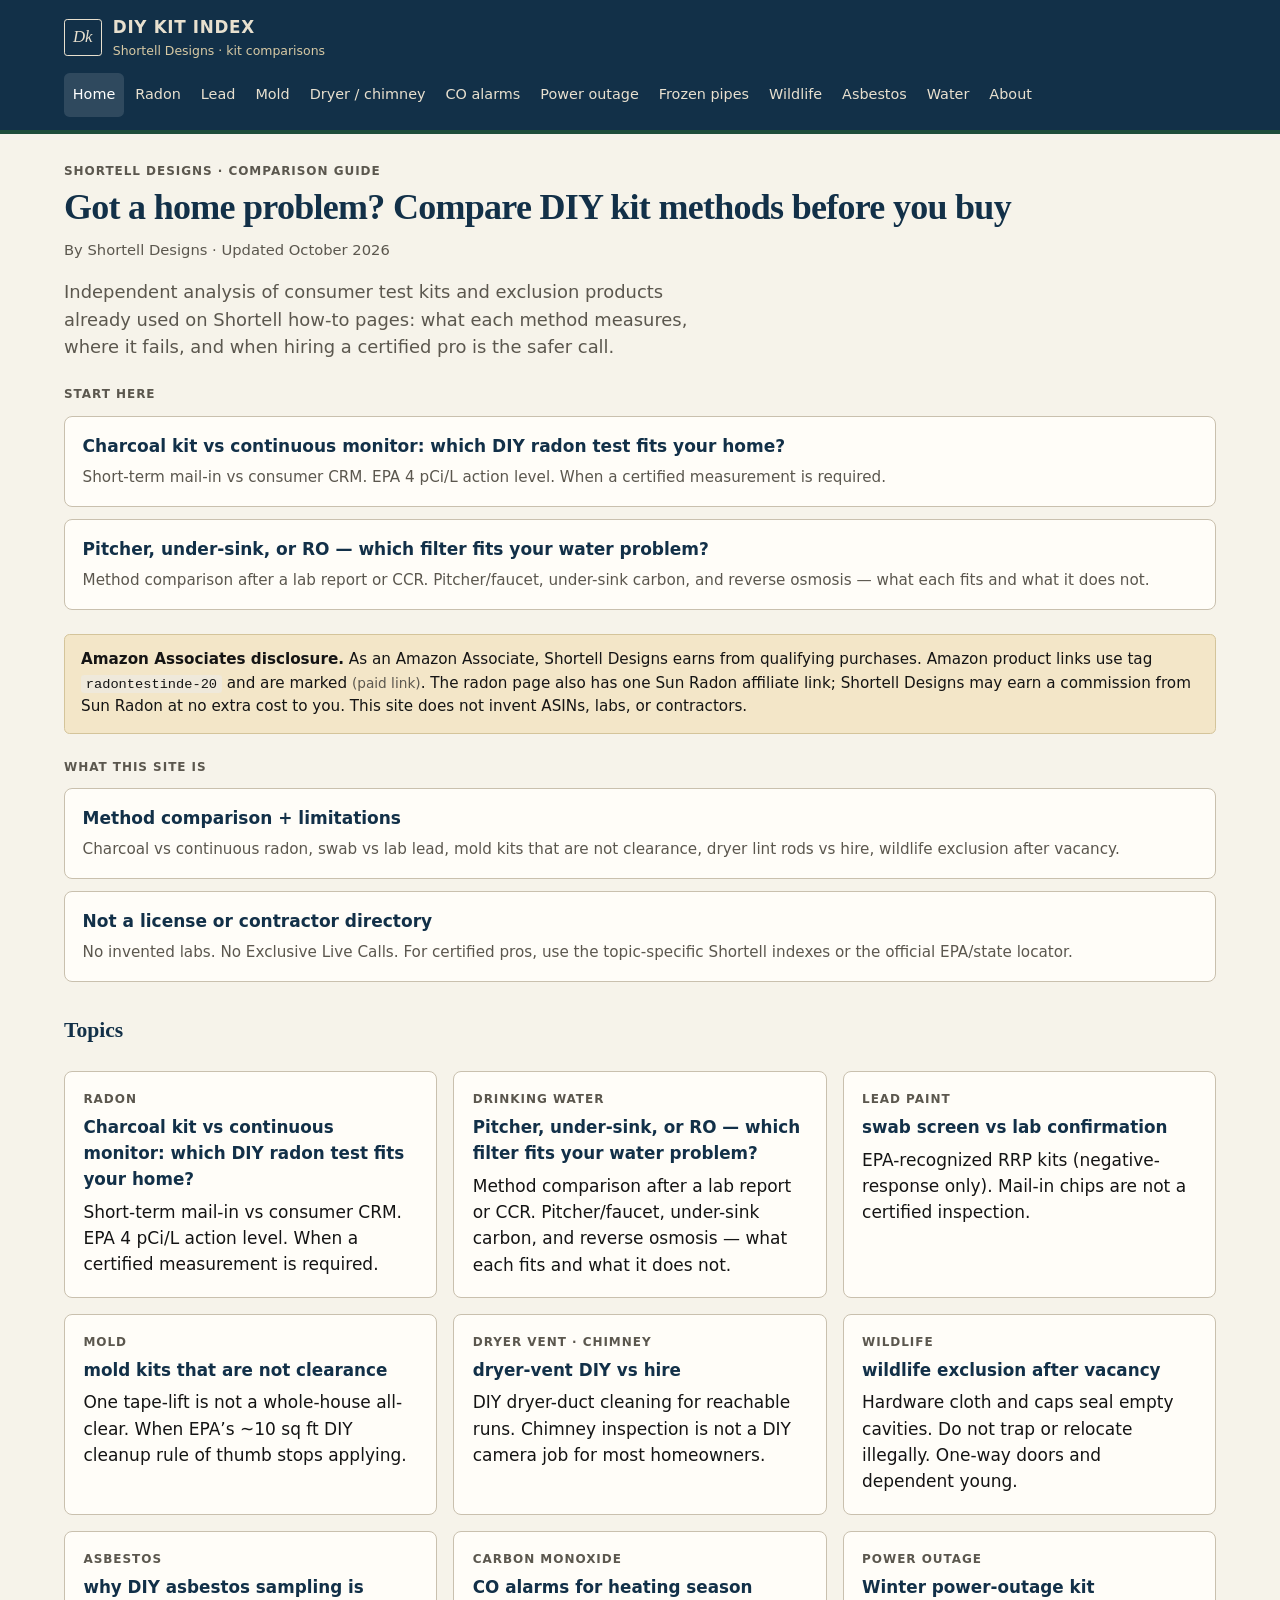
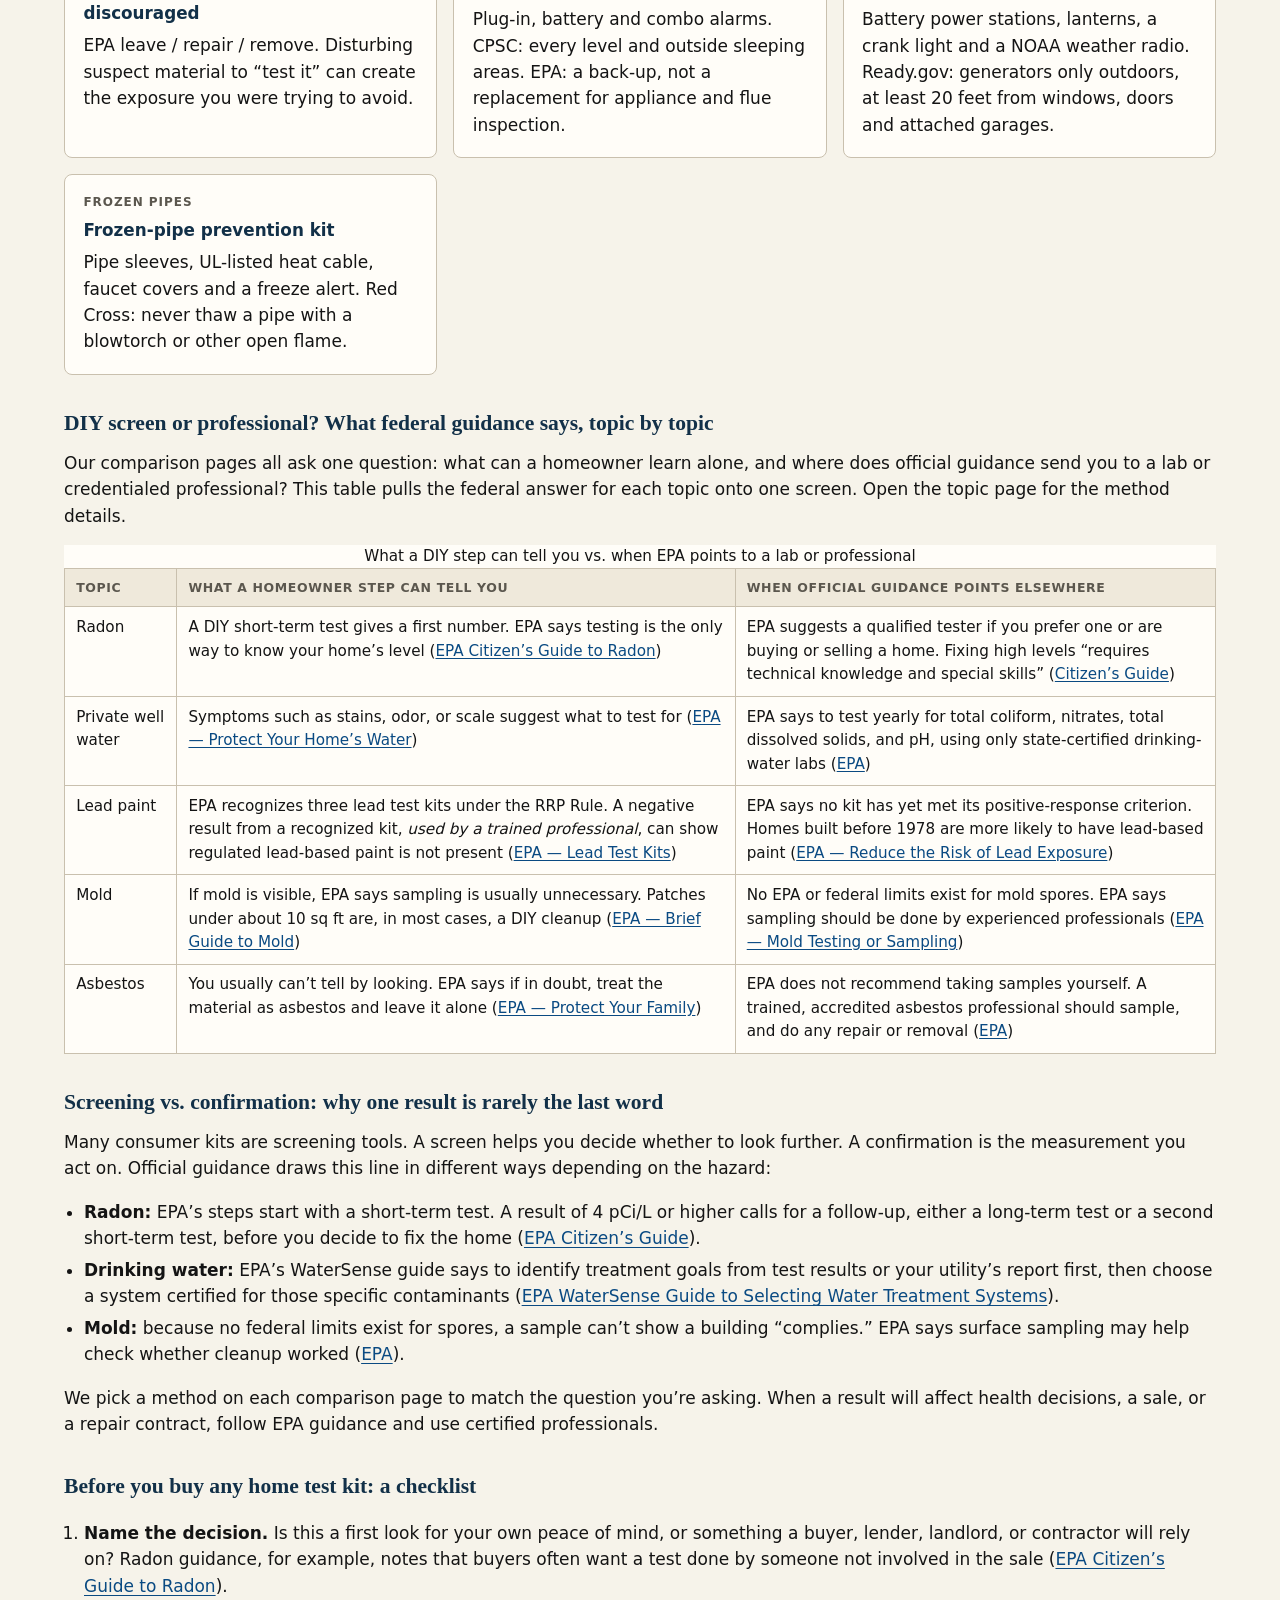
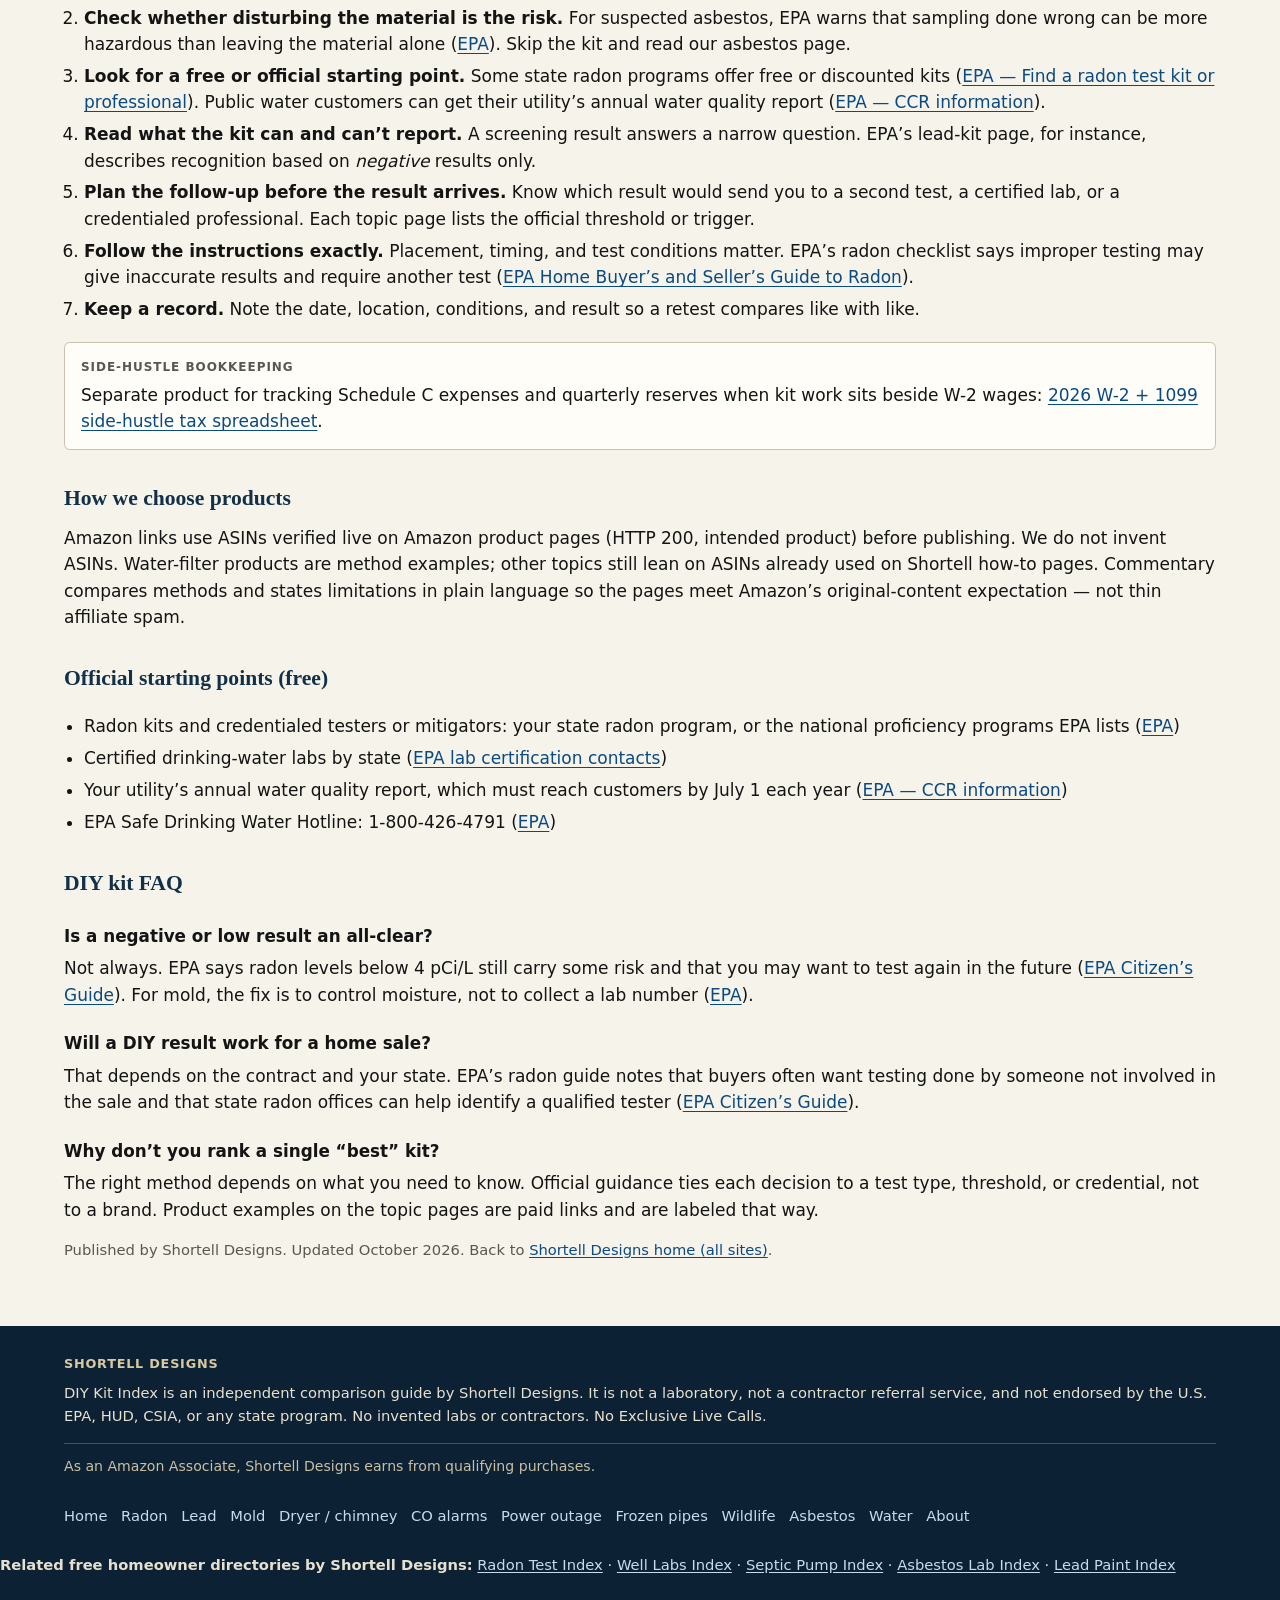
==== commit a283fdd0: "Add frozen-pipe kit page (5 verified ASINs, Red Cross/Maine/Michigan safety), nav+hub+sitemap, power" ====
--- a/index.html
+++ b/index.html
@@ -63,6 +63,7 @@
         <a href="dryer-vent-chimney-diy.html">Dryer / chimney</a>
         <a href="carbon-monoxide-alarms.html">CO alarms</a>
         <a href="power-outage-kit.html">Power outage</a>
+        <a href="frozen-pipe-kit.html">Frozen pipes</a>
         <a href="wildlife-exclusion.html">Wildlife</a>
         <a href="asbestos-diy.html">Asbestos</a>
         <a href="water-filter-methods.html">Water</a>
@@ -144,6 +145,7 @@
         </a>
         <a class="card" href="carbon-monoxide-alarms.html"><p class="kicker">Carbon monoxide</p><h3>CO alarms for heating season</h3><p>Plug-in, battery and combo alarms. CPSC: every level and outside sleeping areas. EPA: a back-up, not a replacement for appliance and flue inspection.</p></a>
         <a class="card" href="power-outage-kit.html"><p class="kicker">Power outage</p><h3>Winter power-outage kit</h3><p>Battery power stations, lanterns, a crank light and a NOAA weather radio. Ready.gov: generators only outdoors, at least 20 feet from windows, doors and attached garages.</p></a>
+        <a class="card" href="frozen-pipe-kit.html"><p class="kicker">Frozen pipes</p><h3>Frozen-pipe prevention kit</h3><p>Pipe sleeves, UL-listed heat cable, faucet covers and a freeze alert. Red Cross: never thaw a pipe with a blowtorch or other open flame.</p></a>
       </div>
 
       <section id="screen-or-pro" aria-labelledby="screen-or-pro-h">
@@ -233,6 +235,7 @@
         <a href="dryer-vent-chimney-diy.html">Dryer / chimney</a>
         <a href="carbon-monoxide-alarms.html">CO alarms</a>
         <a href="power-outage-kit.html">Power outage</a>
+        <a href="frozen-pipe-kit.html">Frozen pipes</a>
         <a href="wildlife-exclusion.html">Wildlife</a>
         <a href="asbestos-diy.html">Asbestos</a>
         <a href="water-filter-methods.html">Water</a>
--- a/css/style.css
+++ b/css/style.css
@@ -284,6 +284,8 @@
 }
 .rec-yes { background: var(--rec-yes-bg); color: var(--forest); }
 .rec-no { background: var(--rec-no-bg); color: var(--note-edge); }
+/* Designer pack 2026-11-01: "Not EPA-recognized" / "Not a clearance" pills were 3.93:1 (#8a6d32 on #f3e6c8); darker same hue = 5.68:1 (AA) */
+.rec-no { color: #6e5524; }
 .rec-warn { background: #f0dede; color: #6b2a2a; }
 
 /* 24-hour buy basket */
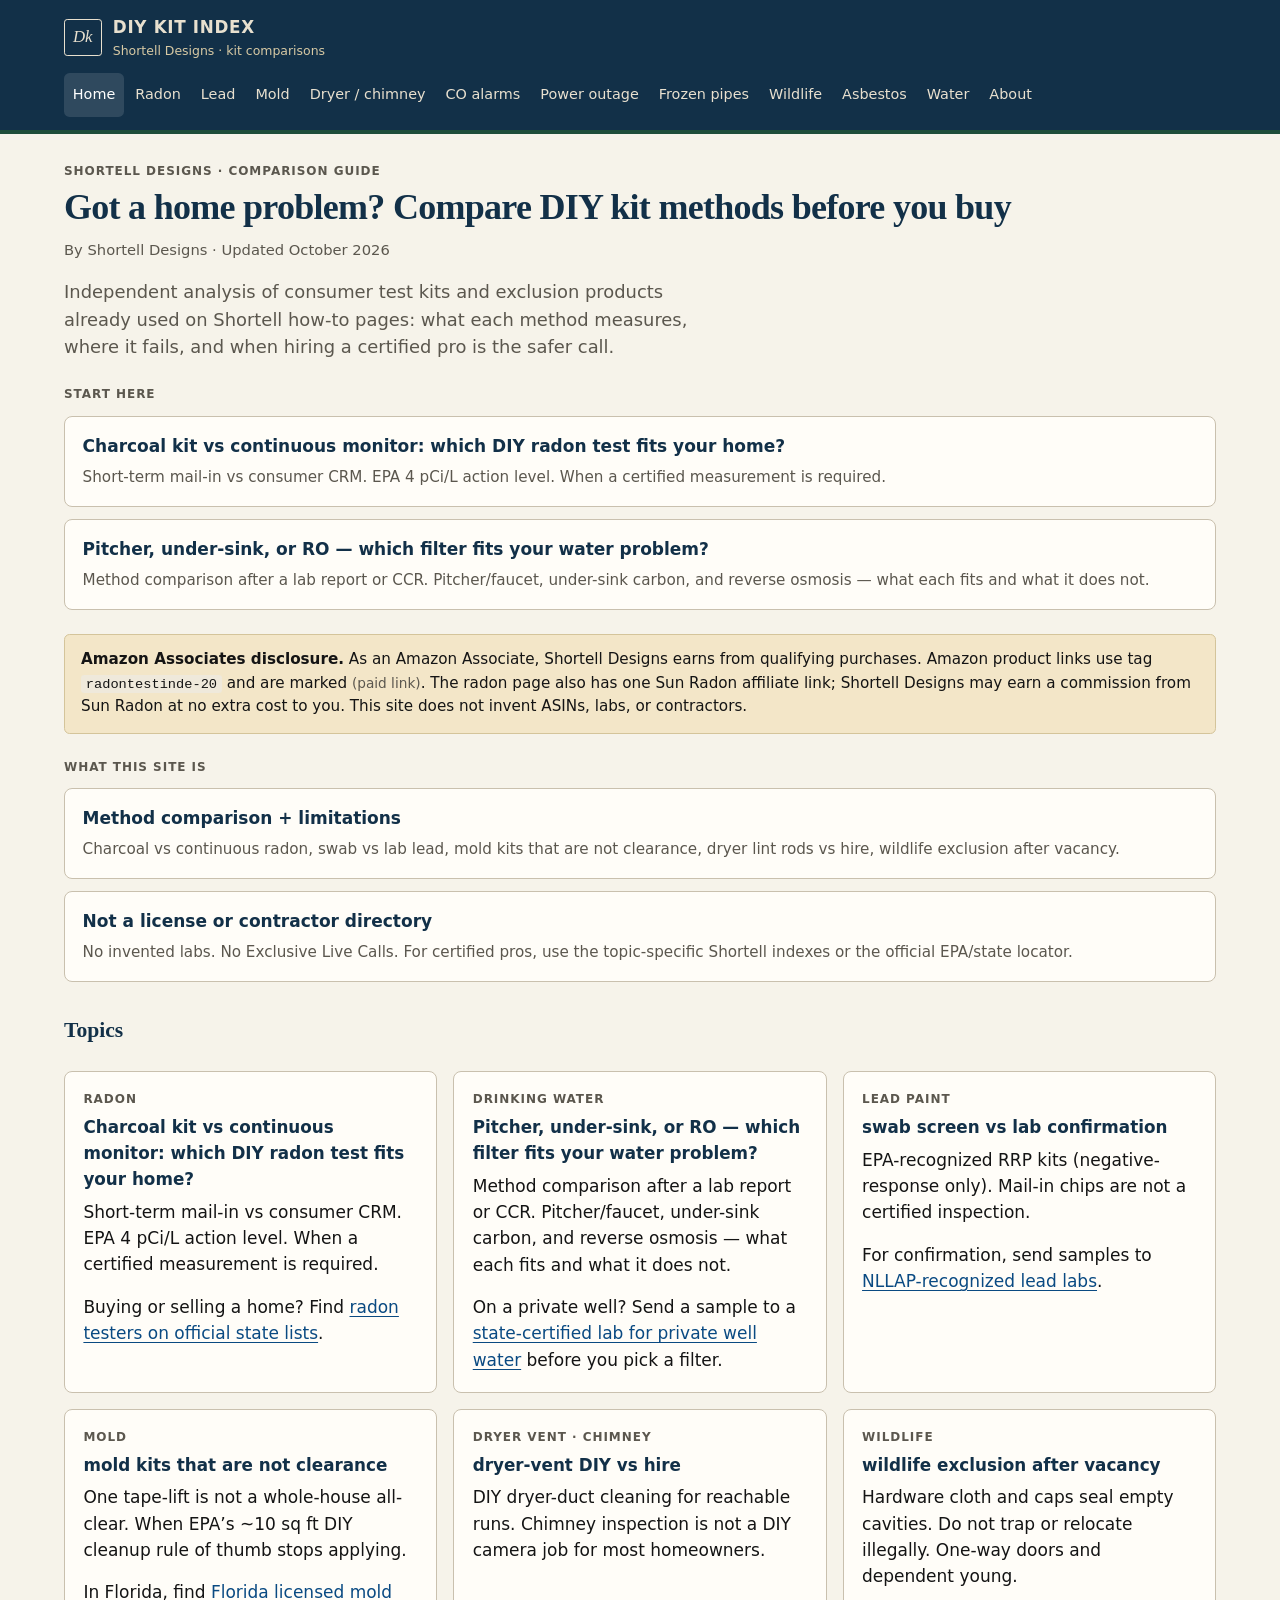
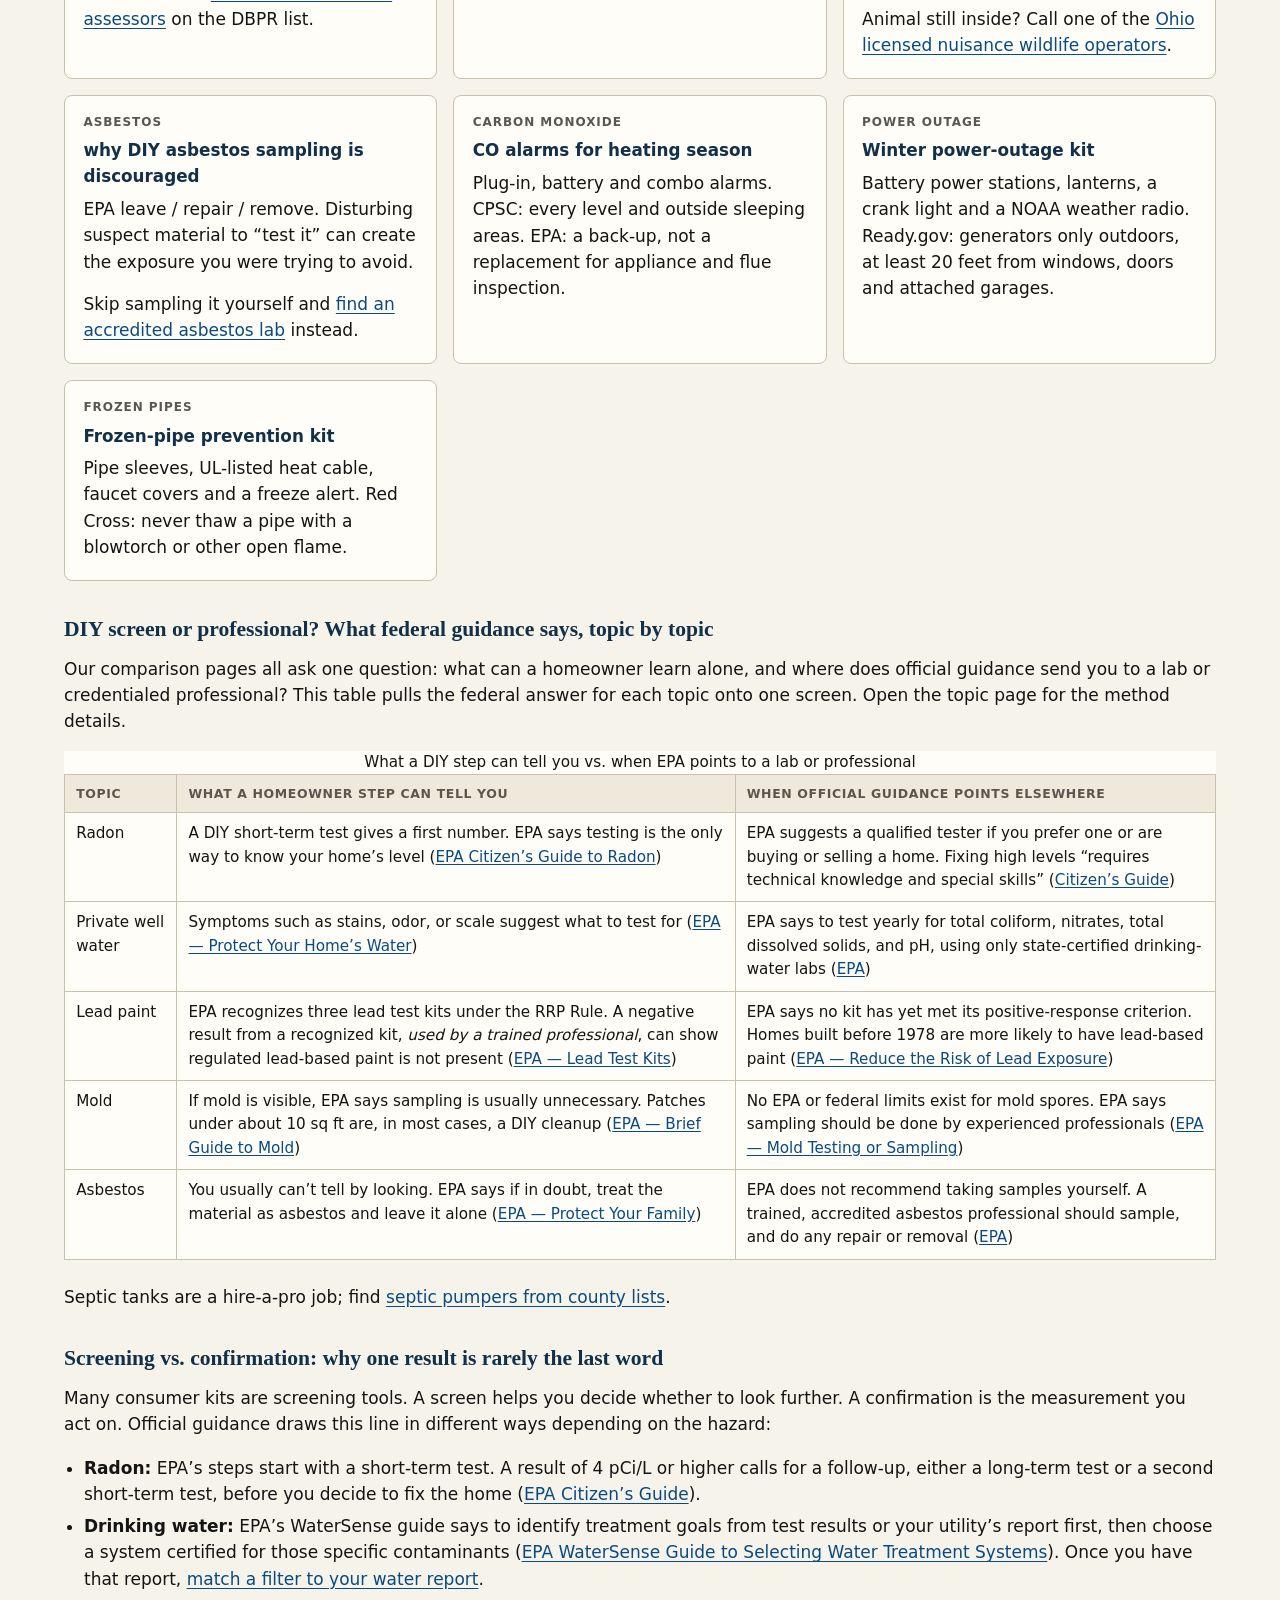
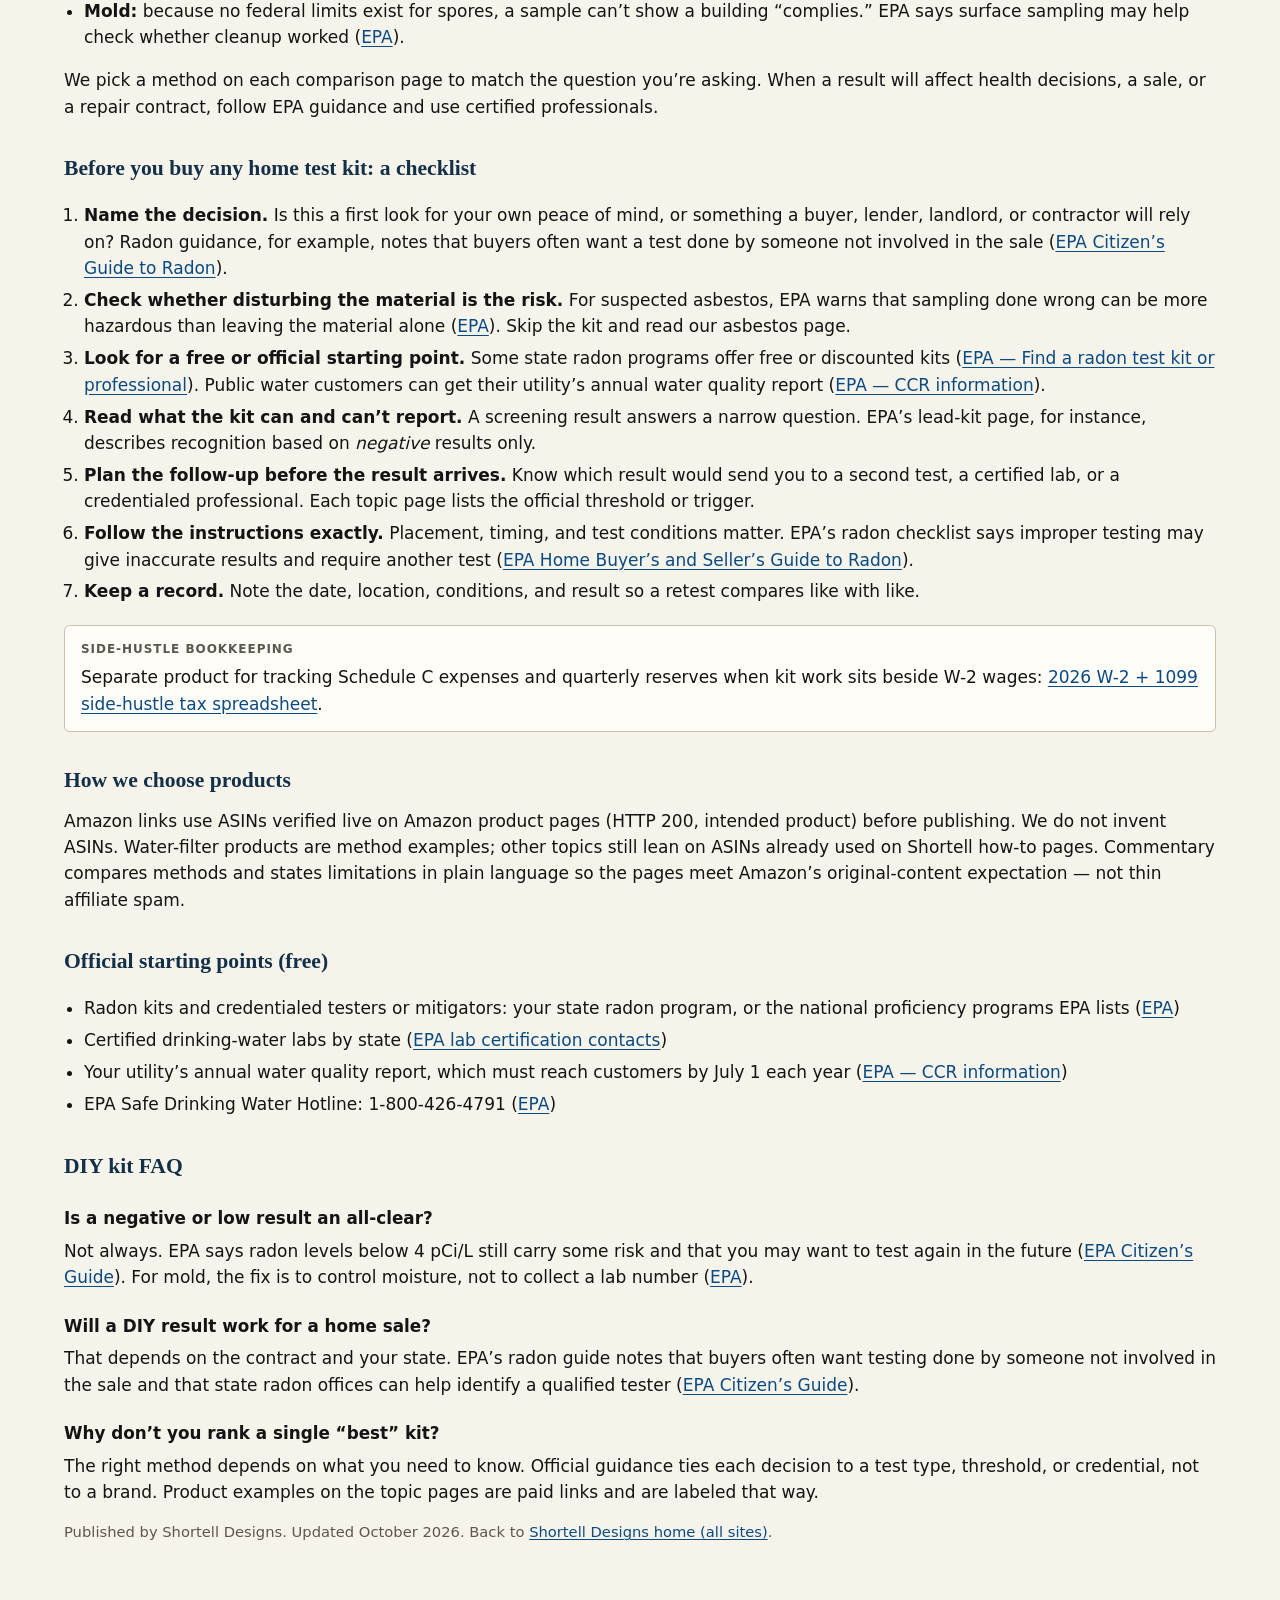
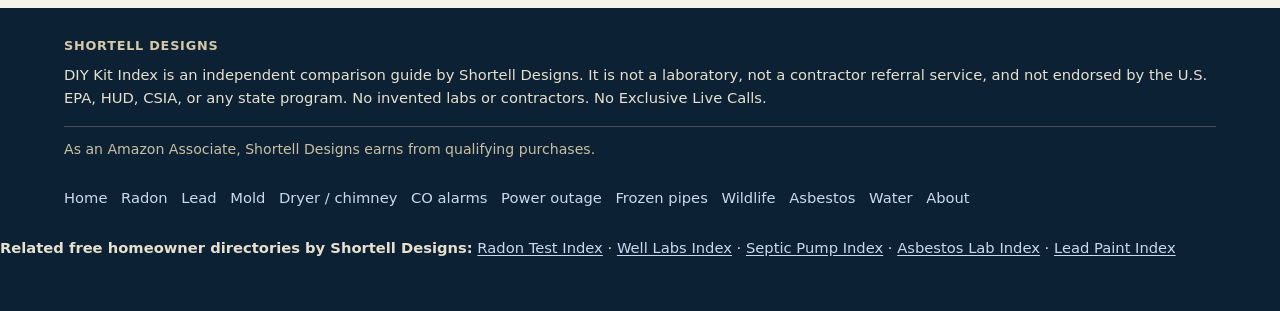
==== commit 4b2b54c6: "Indexing pack 2026-11-09 (Marketeer): intros, titles, metas, internal links Co-authored-by: shortell" ====
--- a/index.html
+++ b/index.html
@@ -108,41 +108,47 @@
 
       <h2>Topics</h2>
       <div class="grid topics">
-        <a class="card" href="radon-test-kits.html">
+        <div class="card">
           <p class="kicker">Radon</p>
-          <h3>Charcoal kit vs continuous monitor: which DIY radon test fits your home?</h3>
+          <h3><a href="radon-test-kits.html" style="color:inherit;text-decoration:none">Charcoal kit vs continuous monitor: which DIY radon test fits your home?</a></h3>
           <p>Short-term mail-in vs consumer CRM. EPA 4&nbsp;pCi/L action level. When a certified measurement is required.</p>
-        </a>
-        <a class="card" href="water-filter-methods.html">
+          <p>Buying or selling a home? Find <a href="https://shortelldesigns.github.io/radon-test-index/">radon testers on official state lists</a>.</p>
+        </div>
+        <div class="card">
           <p class="kicker">Drinking water</p>
-          <h3>Pitcher, under-sink, or RO — which filter fits your water problem?</h3>
+          <h3><a href="water-filter-methods.html" style="color:inherit;text-decoration:none">Pitcher, under-sink, or RO — which filter fits your water problem?</a></h3>
           <p>Method comparison after a lab report or CCR. Pitcher/faucet, under-sink carbon, and reverse osmosis — what each fits and what it does not.</p>
-        </a>
-        <a class="card" href="lead-paint-test-kits.html">
+          <p>On a private well? Send a sample to a <a href="https://shortelldesigns.github.io/well-labs-index/">state-certified lab for private well water</a> before you pick a filter.</p>
+        </div>
+        <div class="card">
           <p class="kicker">Lead paint</p>
-          <h3>swab screen vs lab confirmation</h3>
+          <h3><a href="lead-paint-test-kits.html" style="color:inherit;text-decoration:none">swab screen vs lab confirmation</a></h3>
           <p>EPA-recognized RRP kits (negative-response only). Mail-in chips are not a certified inspection.</p>
-        </a>
-        <a class="card" href="mold-diy-kits.html">
+          <p>For confirmation, send samples to <a href="https://shortelldesigns.github.io/lead-paint-index/labs.html">NLLAP-recognized lead labs</a>.</p>
+        </div>
+        <div class="card">
           <p class="kicker">Mold</p>
-          <h3>mold kits that are not clearance</h3>
+          <h3><a href="mold-diy-kits.html" style="color:inherit;text-decoration:none">mold kits that are not clearance</a></h3>
           <p>One tape-lift is not a whole-house all-clear. When EPA’s ~10&nbsp;sq&nbsp;ft DIY cleanup rule of thumb stops applying.</p>
-        </a>
+          <p>In Florida, find <a href="https://shortelldesigns.github.io/mold-assessor-index/florida.html">Florida licensed mold assessors</a> on the DBPR list.</p>
+        </div>
         <a class="card" href="dryer-vent-chimney-diy.html">
           <p class="kicker">Dryer vent · chimney</p>
           <h3>dryer-vent DIY vs hire</h3>
           <p>DIY dryer-duct cleaning for reachable runs. Chimney inspection is not a DIY camera job for most homeowners.</p>
         </a>
-        <a class="card" href="wildlife-exclusion.html">
+        <div class="card">
           <p class="kicker">Wildlife</p>
-          <h3>wildlife exclusion after vacancy</h3>
+          <h3><a href="wildlife-exclusion.html" style="color:inherit;text-decoration:none">wildlife exclusion after vacancy</a></h3>
           <p>Hardware cloth and caps seal empty cavities. Do not trap or relocate illegally. One-way doors and dependent young.</p>
-        </a>
-        <a class="card" href="asbestos-diy.html">
+          <p>Animal still inside? Call one of the <a href="https://shortelldesigns.github.io/wildlife-control-index/oh.html">Ohio licensed nuisance wildlife operators</a>.</p>
+        </div>
+        <div class="card">
           <p class="kicker">Asbestos</p>
-          <h3>why DIY asbestos sampling is discouraged</h3>
+          <h3><a href="asbestos-diy.html" style="color:inherit;text-decoration:none">why DIY asbestos sampling is discouraged</a></h3>
           <p>EPA leave / repair / remove. Disturbing suspect material to “test it” can create the exposure you were trying to avoid.</p>
-        </a>
+          <p>Skip sampling it yourself and <a href="https://shortelldesigns.github.io/asbestos-lab-index/">find an accredited asbestos lab</a> instead.</p>
+        </div>
         <a class="card" href="carbon-monoxide-alarms.html"><p class="kicker">Carbon monoxide</p><h3>CO alarms for heating season</h3><p>Plug-in, battery and combo alarms. CPSC: every level and outside sleeping areas. EPA: a back-up, not a replacement for appliance and flue inspection.</p></a>
         <a class="card" href="power-outage-kit.html"><p class="kicker">Power outage</p><h3>Winter power-outage kit</h3><p>Battery power stations, lanterns, a crank light and a NOAA weather radio. Ready.gov: generators only outdoors, at least 20 feet from windows, doors and attached garages.</p></a>
         <a class="card" href="frozen-pipe-kit.html"><p class="kicker">Frozen pipes</p><h3>Frozen-pipe prevention kit</h3><p>Pipe sleeves, UL-listed heat cable, faucet covers and a freeze alert. Red Cross: never thaw a pipe with a blowtorch or other open flame.</p></a>
@@ -166,6 +172,7 @@
           </tbody>
         </table>
         </div>
+        <p>Septic tanks are a hire-a-pro job; find <a href="https://shortelldesigns.github.io/septic-pump-index/">septic pumpers from county lists</a>.</p>
       </section>
 
       <section id="screen-vs-confirm" aria-labelledby="screen-vs-confirm-h">
@@ -173,7 +180,7 @@
         <p>Many consumer kits are screening tools. A screen helps you decide whether to look further. A confirmation is the measurement you act on. Official guidance draws this line in different ways depending on the hazard:</p>
         <ul>
           <li><strong>Radon:</strong> EPA’s steps start with a short-term test. A result of 4 pCi/L or higher calls for a follow-up, either a long-term test or a second short-term test, before you decide to fix the home (<a href="https://www.epa.gov/sites/default/files/2016-12/documents/2016_a_citizens_guide_to_radon.pdf">EPA Citizen’s Guide</a>).</li>
-          <li><strong>Drinking water:</strong> EPA’s WaterSense guide says to identify treatment goals from test results or your utility’s report first, then choose a system certified for those specific contaminants (<a href="https://www.epa.gov/system/files/documents/2025-01/ws-products-home-water-treatment-guide_v2_508.pdf">EPA WaterSense Guide to Selecting Water Treatment Systems</a>).</li>
+          <li><strong>Drinking water:</strong> EPA’s WaterSense guide says to identify treatment goals from test results or your utility’s report first, then choose a system certified for those specific contaminants (<a href="https://www.epa.gov/system/files/documents/2025-01/ws-products-home-water-treatment-guide_v2_508.pdf">EPA WaterSense Guide to Selecting Water Treatment Systems</a>). Once you have that report, <a href="water-filter-methods.html">match a filter to your water report</a>.</li>
           <li><strong>Mold:</strong> because no federal limits exist for spores, a sample can’t show a building “complies.” EPA says surface sampling may help check whether cleanup worked (<a href="https://www.epa.gov/mold/mold-testing-or-sampling">EPA</a>).</li>
         </ul>
         <p>We pick a method on each comparison page to match the question you’re asking. When a result will affect health decisions, a sale, or a repair contract, follow EPA guidance and use certified professionals.</p>
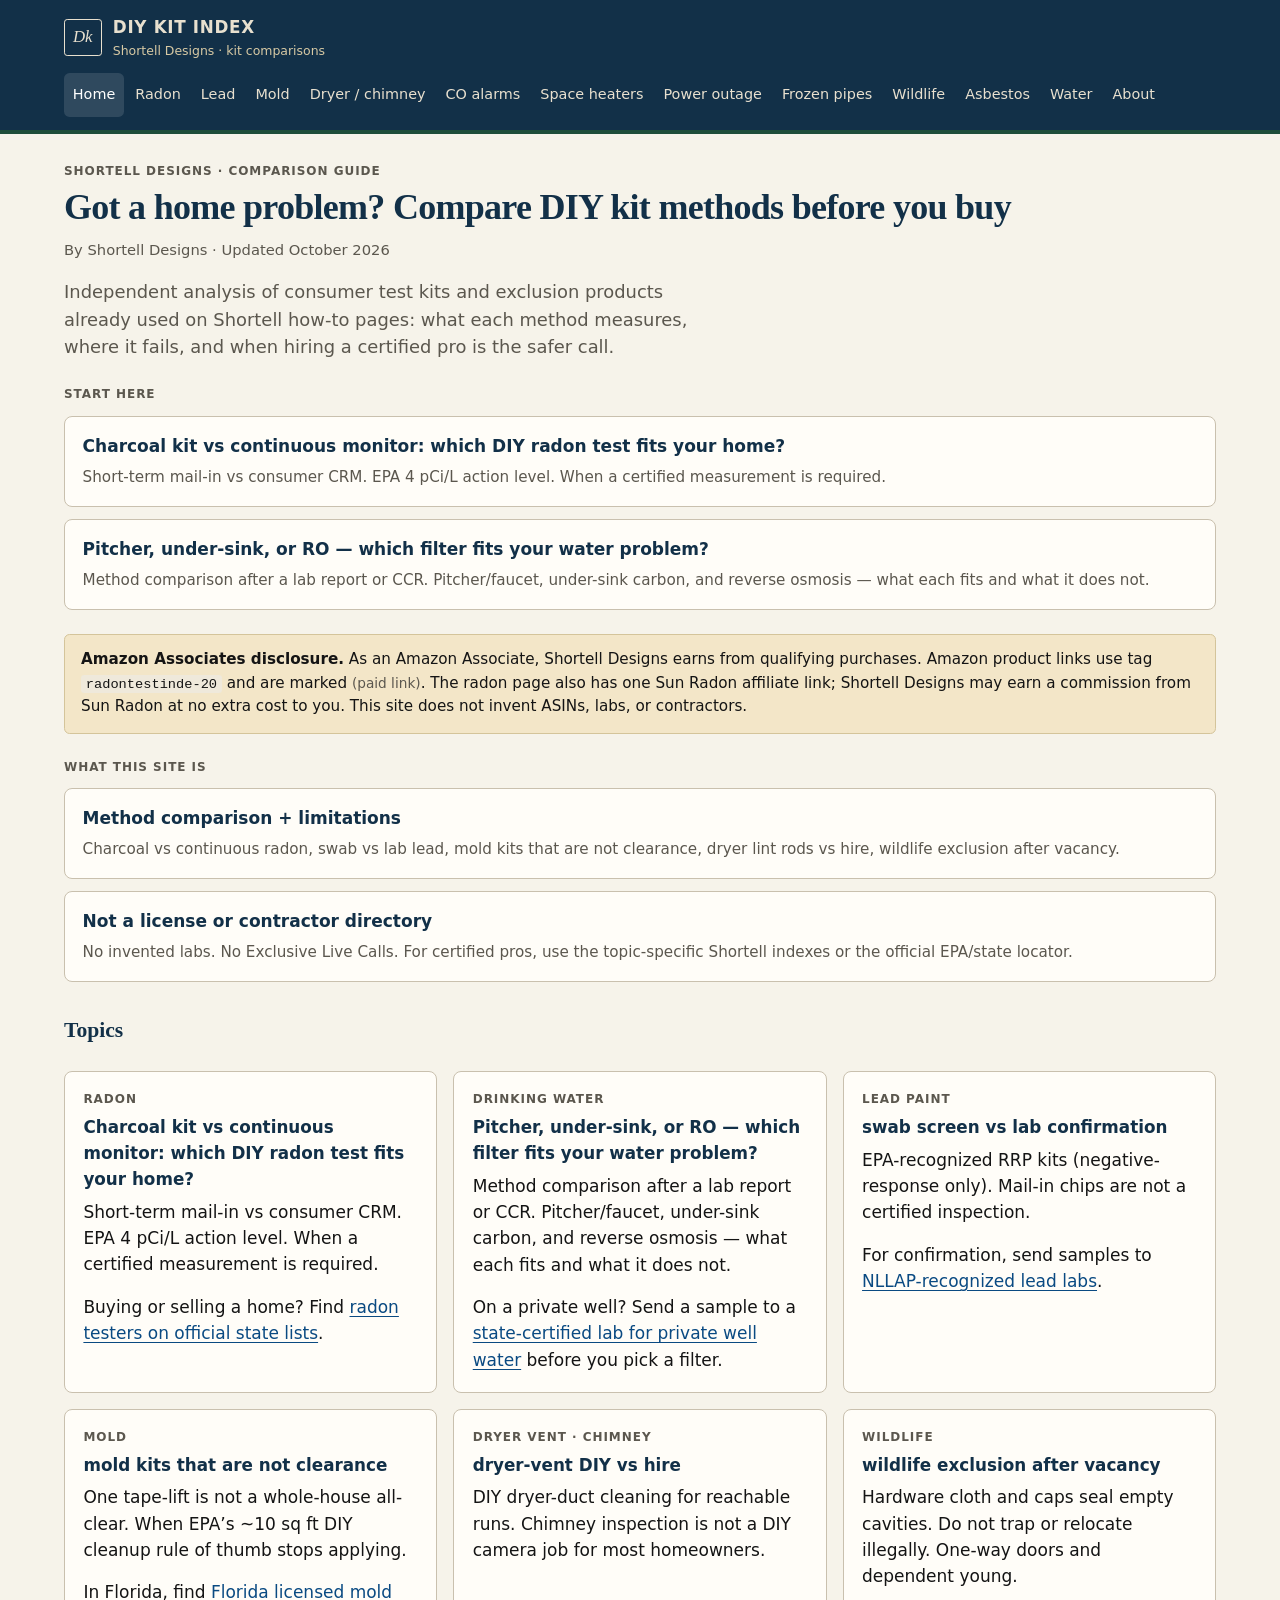
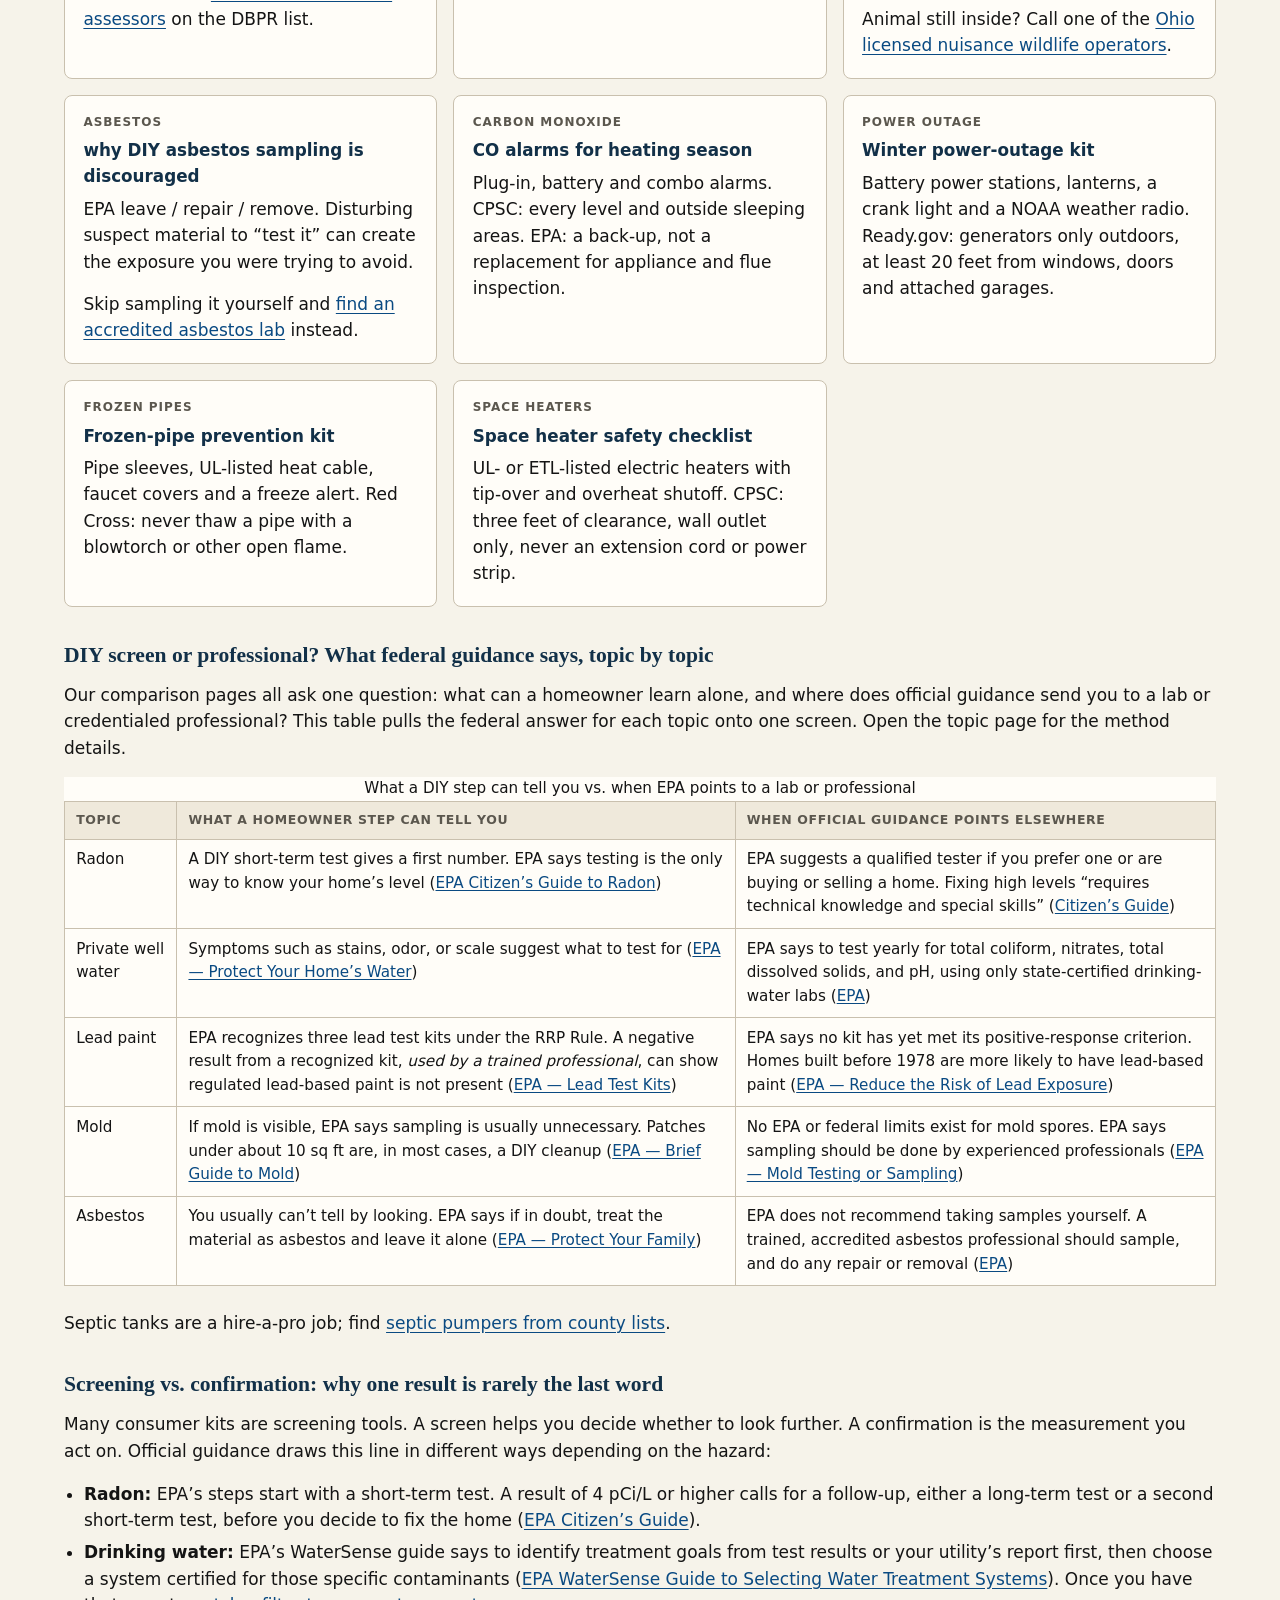
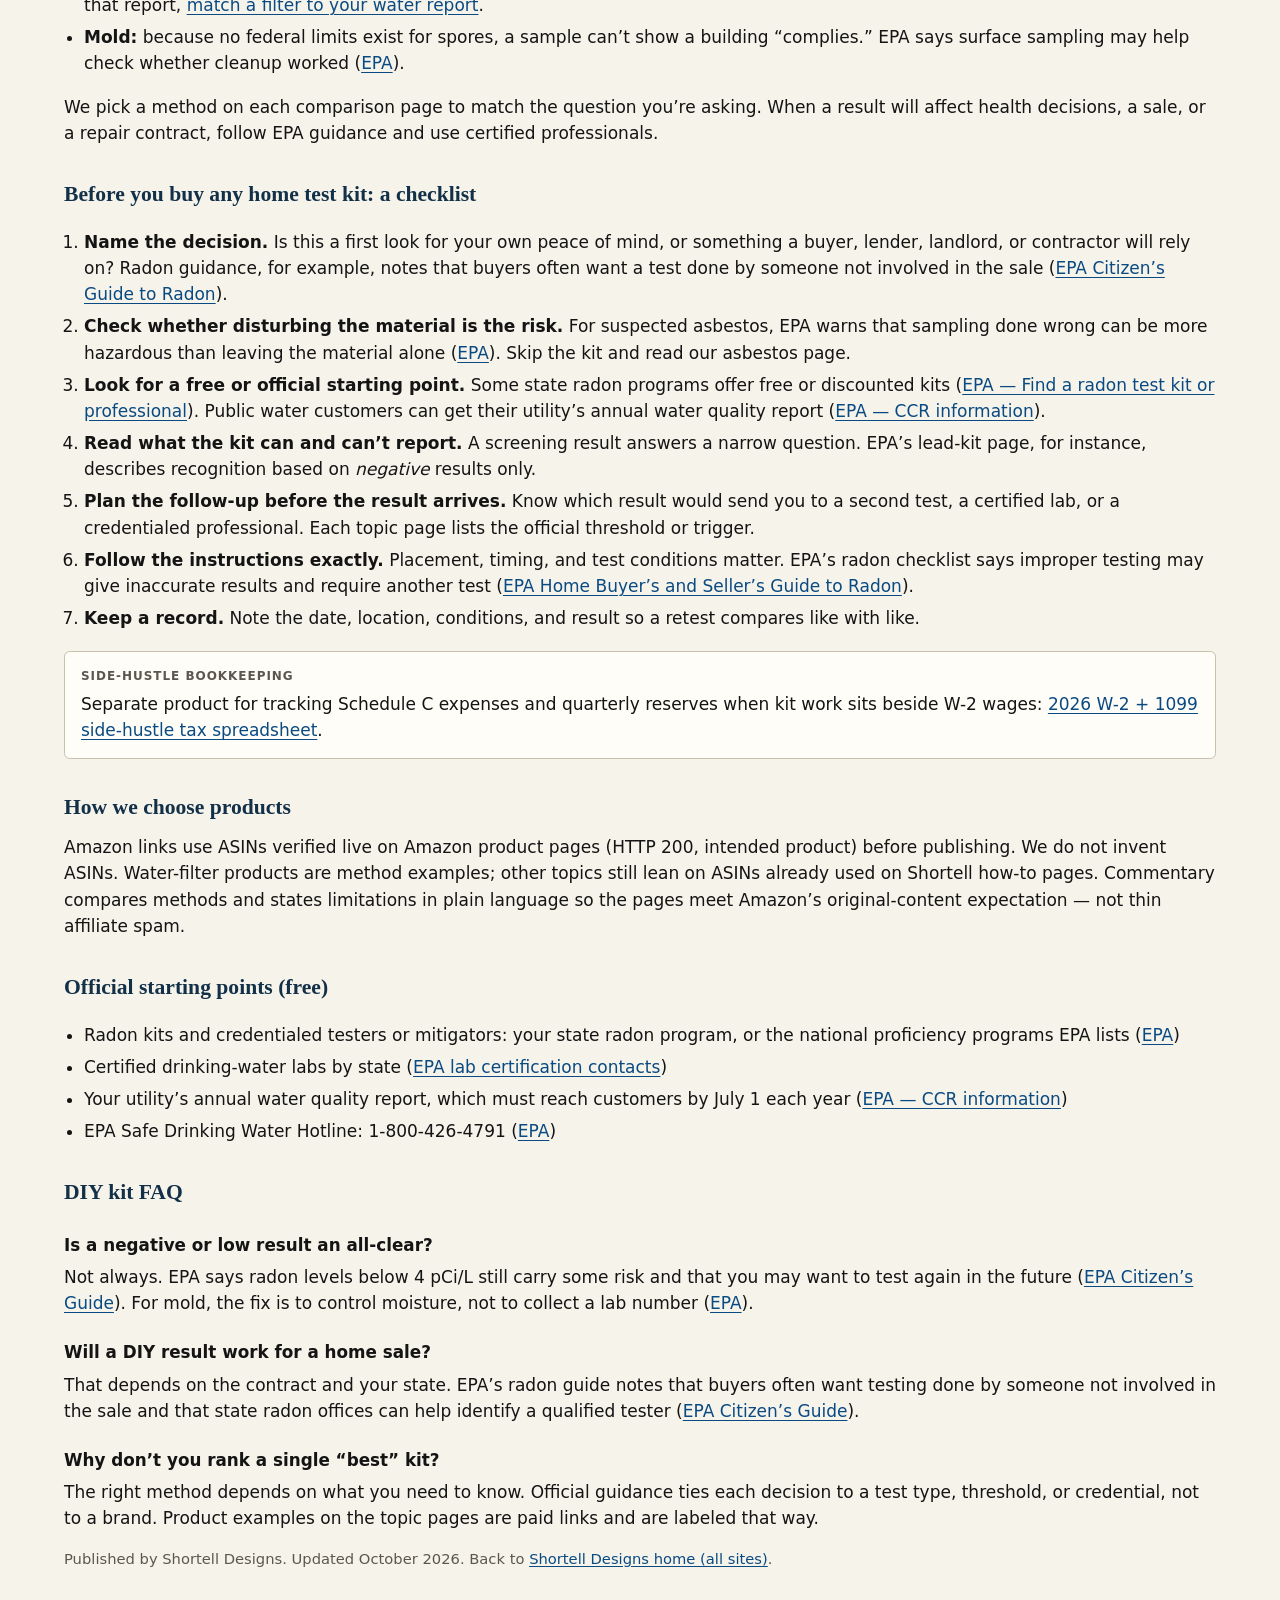
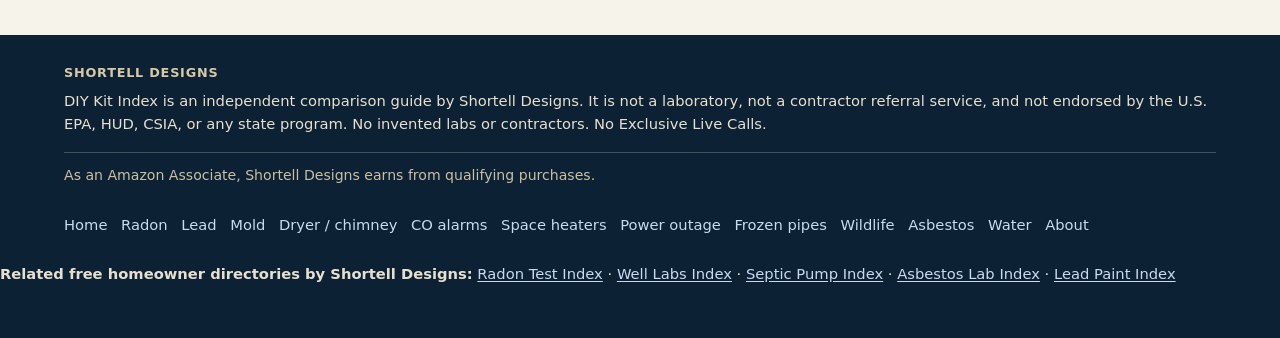
==== commit 5b245e90: "Add space heater safety page (Marketeer pack 2026-11-09) Co-authored-by: shortelldesigns <shortellde" ====
--- a/index.html
+++ b/index.html
@@ -62,6 +62,7 @@
         <a href="mold-diy-kits.html">Mold</a>
         <a href="dryer-vent-chimney-diy.html">Dryer / chimney</a>
         <a href="carbon-monoxide-alarms.html">CO alarms</a>
+        <a href="space-heater-safety.html">Space heaters</a>
         <a href="power-outage-kit.html">Power outage</a>
         <a href="frozen-pipe-kit.html">Frozen pipes</a>
         <a href="wildlife-exclusion.html">Wildlife</a>
@@ -152,6 +153,7 @@
         <a class="card" href="carbon-monoxide-alarms.html"><p class="kicker">Carbon monoxide</p><h3>CO alarms for heating season</h3><p>Plug-in, battery and combo alarms. CPSC: every level and outside sleeping areas. EPA: a back-up, not a replacement for appliance and flue inspection.</p></a>
         <a class="card" href="power-outage-kit.html"><p class="kicker">Power outage</p><h3>Winter power-outage kit</h3><p>Battery power stations, lanterns, a crank light and a NOAA weather radio. Ready.gov: generators only outdoors, at least 20 feet from windows, doors and attached garages.</p></a>
         <a class="card" href="frozen-pipe-kit.html"><p class="kicker">Frozen pipes</p><h3>Frozen-pipe prevention kit</h3><p>Pipe sleeves, UL-listed heat cable, faucet covers and a freeze alert. Red Cross: never thaw a pipe with a blowtorch or other open flame.</p></a>
+        <a class="card" href="space-heater-safety.html"><p class="kicker">Space heaters</p><h3>Space heater safety checklist</h3><p>UL- or ETL-listed electric heaters with tip-over and overheat shutoff. CPSC: three feet of clearance, wall outlet only, never an extension cord or power strip.</p></a>
       </div>
 
       <section id="screen-or-pro" aria-labelledby="screen-or-pro-h">
@@ -241,6 +243,7 @@
         <a href="mold-diy-kits.html">Mold</a>
         <a href="dryer-vent-chimney-diy.html">Dryer / chimney</a>
         <a href="carbon-monoxide-alarms.html">CO alarms</a>
+        <a href="space-heater-safety.html">Space heaters</a>
         <a href="power-outage-kit.html">Power outage</a>
         <a href="frozen-pipe-kit.html">Frozen pipes</a>
         <a href="wildlife-exclusion.html">Wildlife</a>
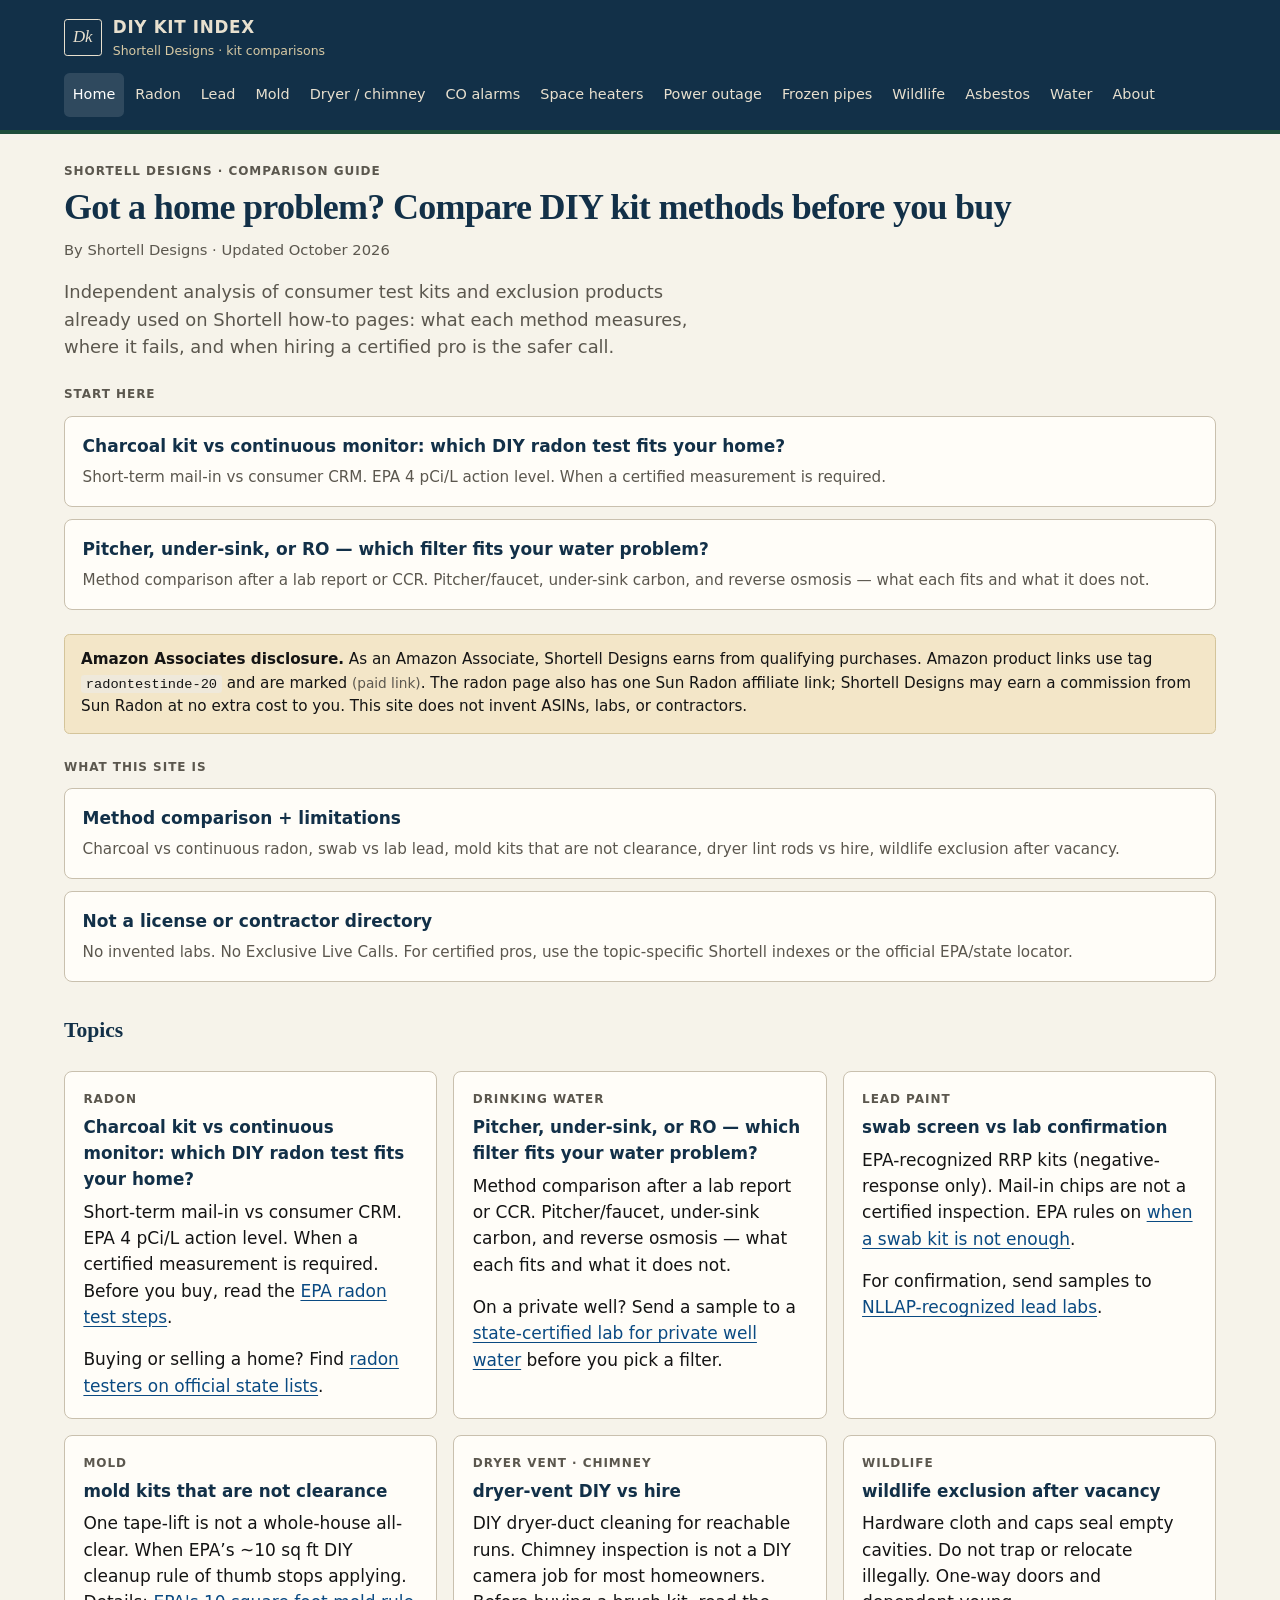
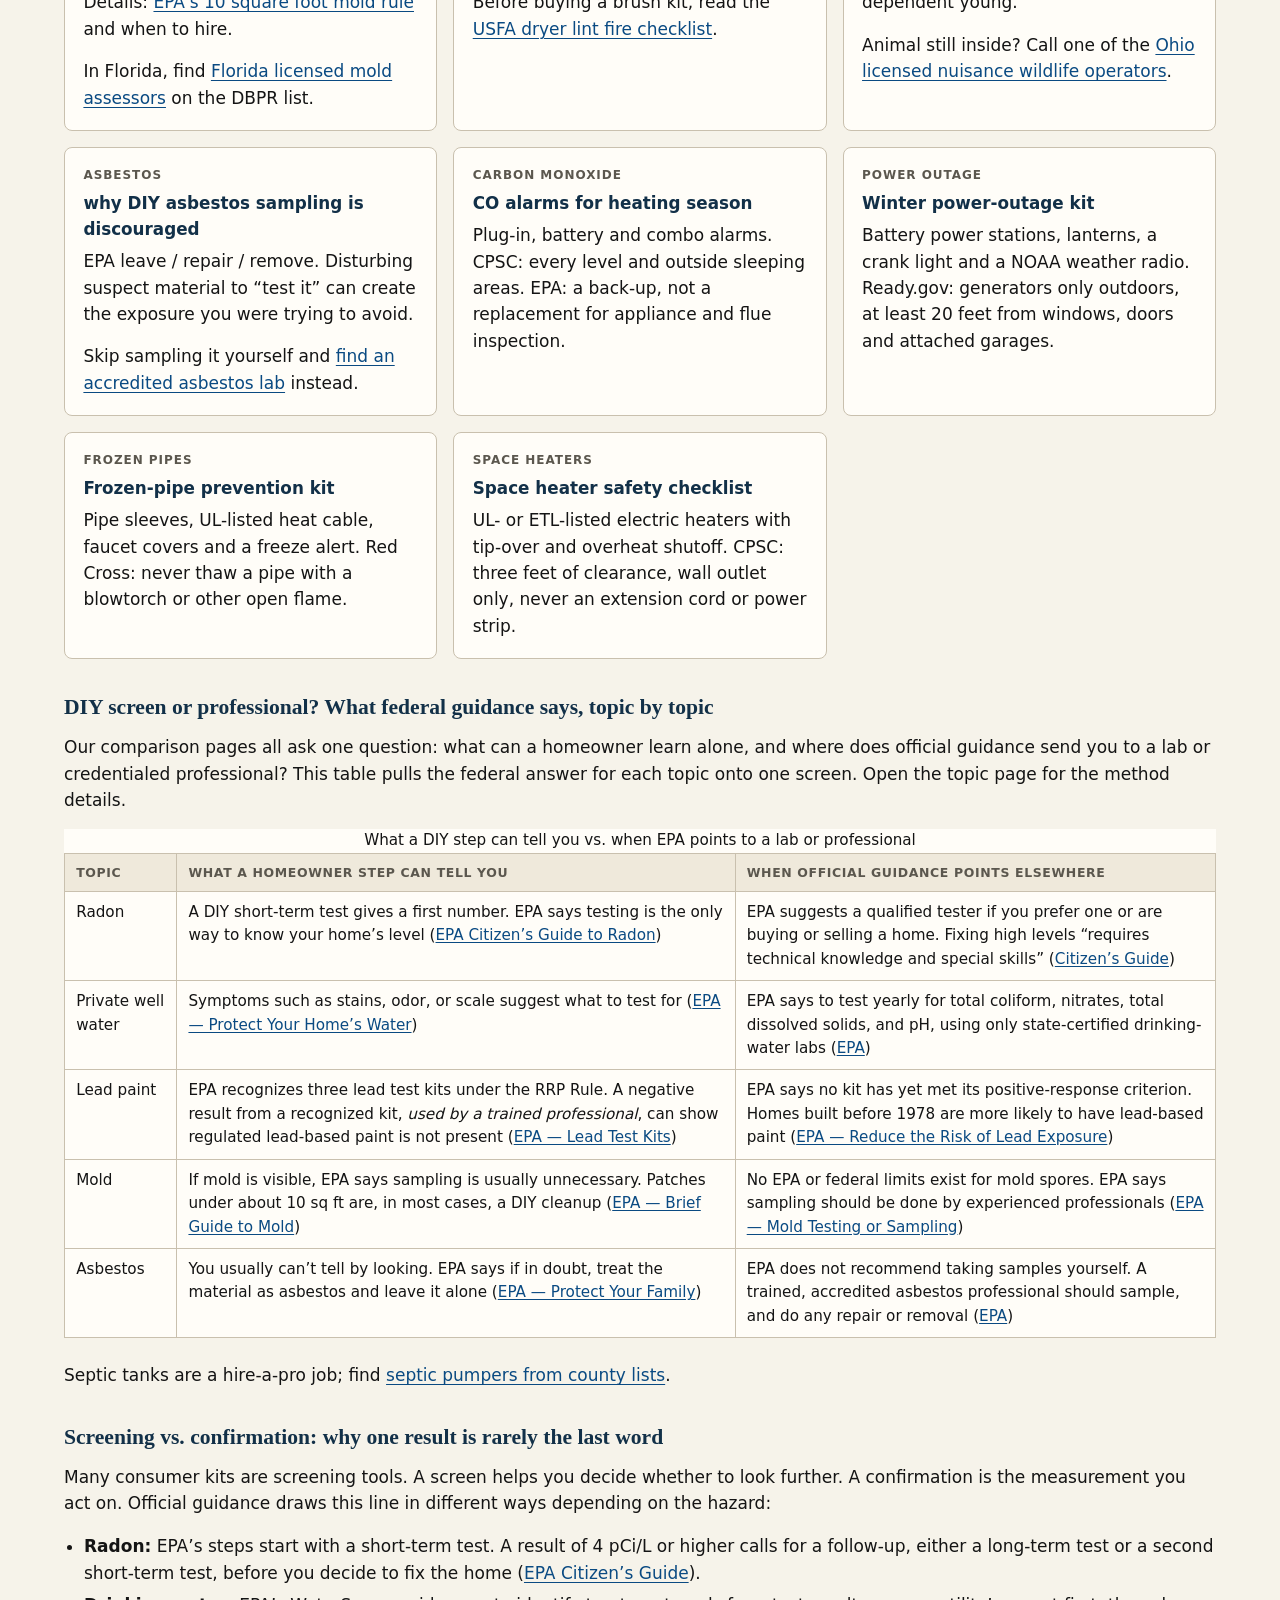
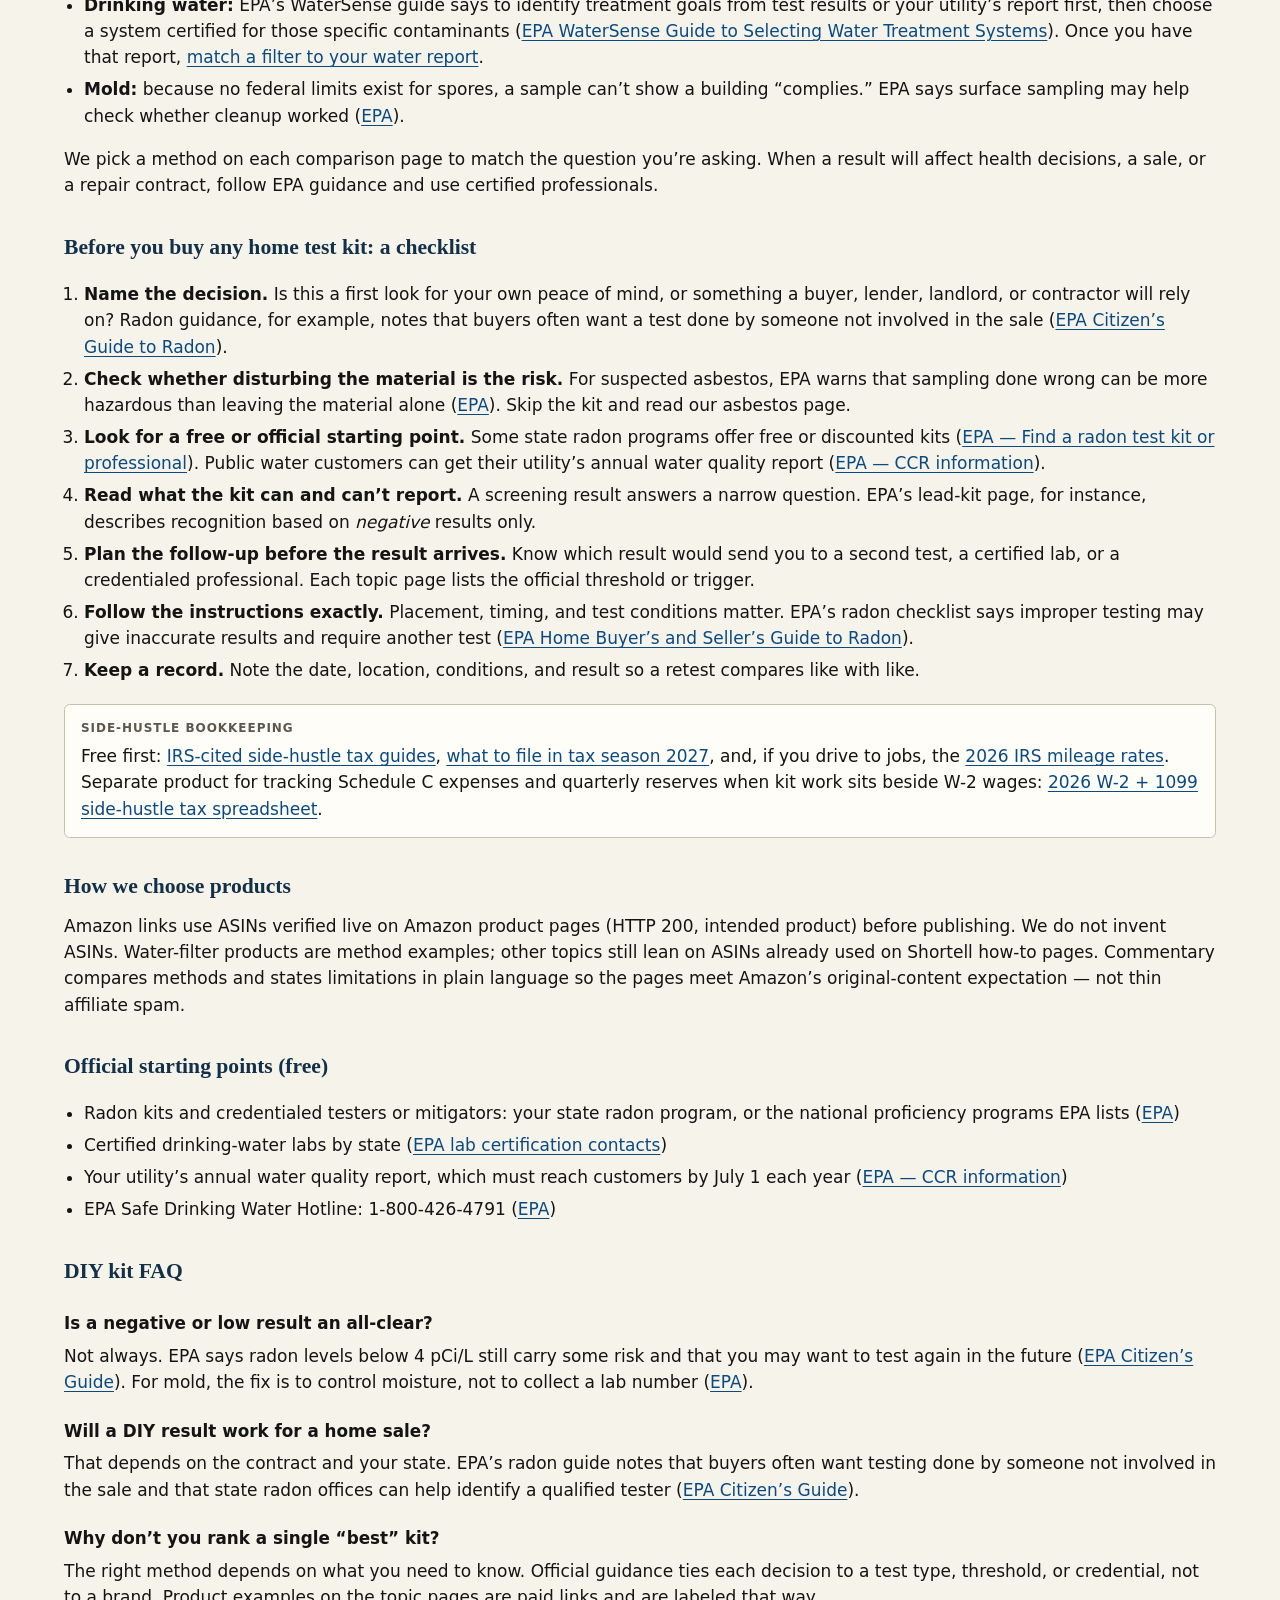
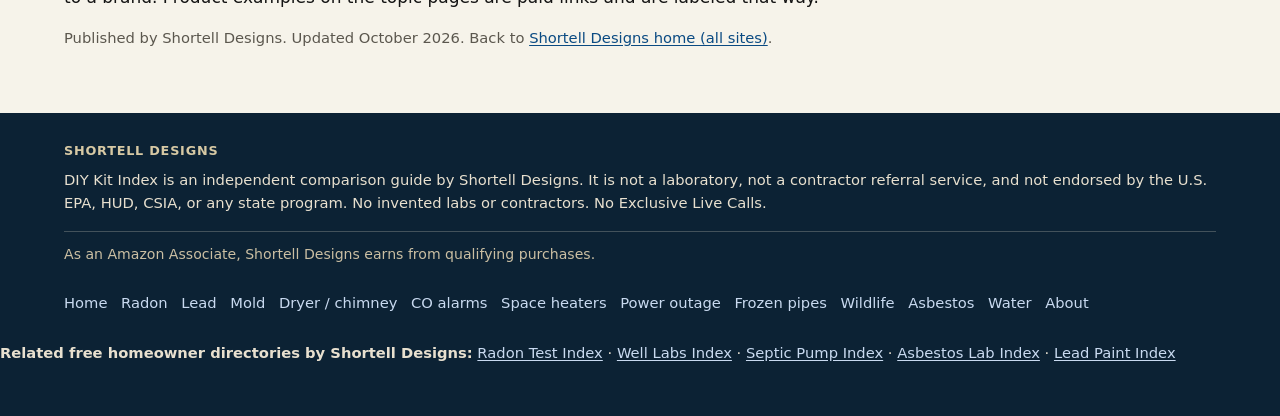
==== commit 5cbea99d: "Indexing pack 2026-11-09 GSC-true (Marketeer): titles, metas, intros, internal links Co-authored-by:" ====
--- a/index.html
+++ b/index.html
@@ -112,7 +112,7 @@
         <div class="card">
           <p class="kicker">Radon</p>
           <h3><a href="radon-test-kits.html" style="color:inherit;text-decoration:none">Charcoal kit vs continuous monitor: which DIY radon test fits your home?</a></h3>
-          <p>Short-term mail-in vs consumer CRM. EPA 4&nbsp;pCi/L action level. When a certified measurement is required.</p>
+          <p>Short-term mail-in vs consumer CRM. EPA 4&nbsp;pCi/L action level. When a certified measurement is required. Before you buy, read the <a href="https://shortelldesigns.github.io/radon-test-index/how-to-test.html">EPA radon test steps</a>.</p>
           <p>Buying or selling a home? Find <a href="https://shortelldesigns.github.io/radon-test-index/">radon testers on official state lists</a>.</p>
         </div>
         <div class="card">
@@ -124,20 +124,20 @@
         <div class="card">
           <p class="kicker">Lead paint</p>
           <h3><a href="lead-paint-test-kits.html" style="color:inherit;text-decoration:none">swab screen vs lab confirmation</a></h3>
-          <p>EPA-recognized RRP kits (negative-response only). Mail-in chips are not a certified inspection.</p>
+          <p>EPA-recognized RRP kits (negative-response only). Mail-in chips are not a certified inspection. EPA rules on <a href="https://shortelldesigns.github.io/lead-paint-index/how-to.html">when a swab kit is not enough</a>.</p>
           <p>For confirmation, send samples to <a href="https://shortelldesigns.github.io/lead-paint-index/labs.html">NLLAP-recognized lead labs</a>.</p>
         </div>
         <div class="card">
           <p class="kicker">Mold</p>
           <h3><a href="mold-diy-kits.html" style="color:inherit;text-decoration:none">mold kits that are not clearance</a></h3>
-          <p>One tape-lift is not a whole-house all-clear. When EPA’s ~10&nbsp;sq&nbsp;ft DIY cleanup rule of thumb stops applying.</p>
+          <p>One tape-lift is not a whole-house all-clear. When EPA’s ~10&nbsp;sq&nbsp;ft DIY cleanup rule of thumb stops applying. Details: <a href="https://shortelldesigns.github.io/mold-assessor-index/how-to.html">EPA's 10 square foot mold rule</a> and when to hire.</p>
           <p>In Florida, find <a href="https://shortelldesigns.github.io/mold-assessor-index/florida.html">Florida licensed mold assessors</a> on the DBPR list.</p>
         </div>
-        <a class="card" href="dryer-vent-chimney-diy.html">
+        <div class="card">
           <p class="kicker">Dryer vent · chimney</p>
-          <h3>dryer-vent DIY vs hire</h3>
-          <p>DIY dryer-duct cleaning for reachable runs. Chimney inspection is not a DIY camera job for most homeowners.</p>
-        </a>
+          <h3><a href="dryer-vent-chimney-diy.html" style="color:inherit;text-decoration:none">dryer-vent DIY vs hire</a></h3>
+          <p>DIY dryer-duct cleaning for reachable runs. Chimney inspection is not a DIY camera job for most homeowners. Before buying a brush kit, read the <a href="https://shortelldesigns.github.io/chimney-sweep-index/dryer-vent.html">USFA dryer lint fire checklist</a>.</p>
+        </div>
         <div class="card">
           <p class="kicker">Wildlife</p>
           <h3><a href="wildlife-exclusion.html" style="color:inherit;text-decoration:none">wildlife exclusion after vacancy</a></h3>
@@ -203,7 +203,7 @@
 
       <div class="bridge-tax">
         <p class="kicker">Side-hustle bookkeeping</p>
-        <p>Separate product for tracking Schedule C expenses and quarterly reserves when kit work sits beside W-2 wages: <a href="https://shortelldesigns.github.io/tax-kit-2026/">2026 W-2 + 1099 side-hustle tax spreadsheet</a>.</p>
+        <p>Free first: <a href="https://shortelldesigns.github.io/tax-kit-2026/">IRS-cited side-hustle tax guides</a>, <a href="https://shortelldesigns.github.io/tax-kit-2026/tax-season-2027.html">what to file in tax season 2027</a>, and, if you drive to jobs, the <a href="https://shortelldesigns.github.io/tax-kit-2026/mileage-rates-2026.html">2026 IRS mileage rates</a>. Separate product for tracking Schedule C expenses and quarterly reserves when kit work sits beside W-2 wages: <a href="https://shortelldesigns.github.io/tax-kit-2026/">2026 W-2 + 1099 side-hustle tax spreadsheet</a>.</p>
       </div>
 
       <h2>How we choose products</h2>
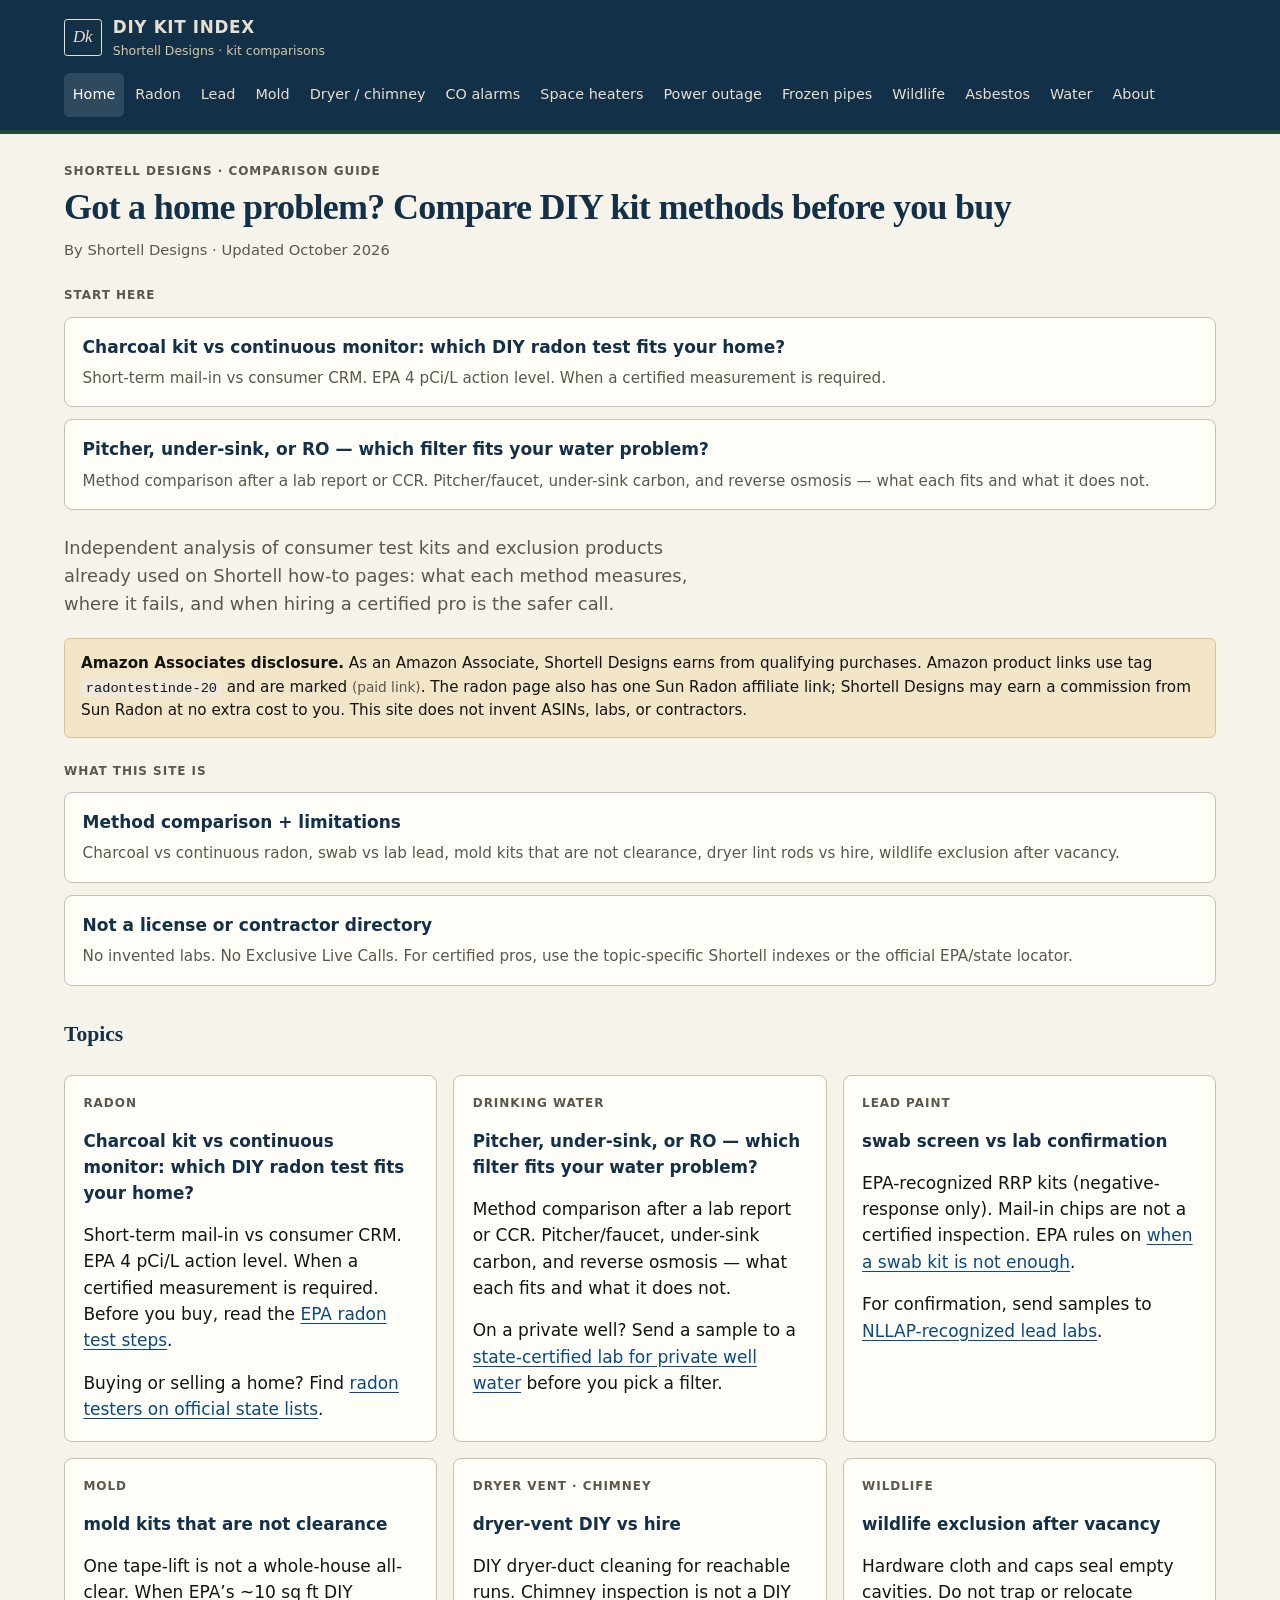
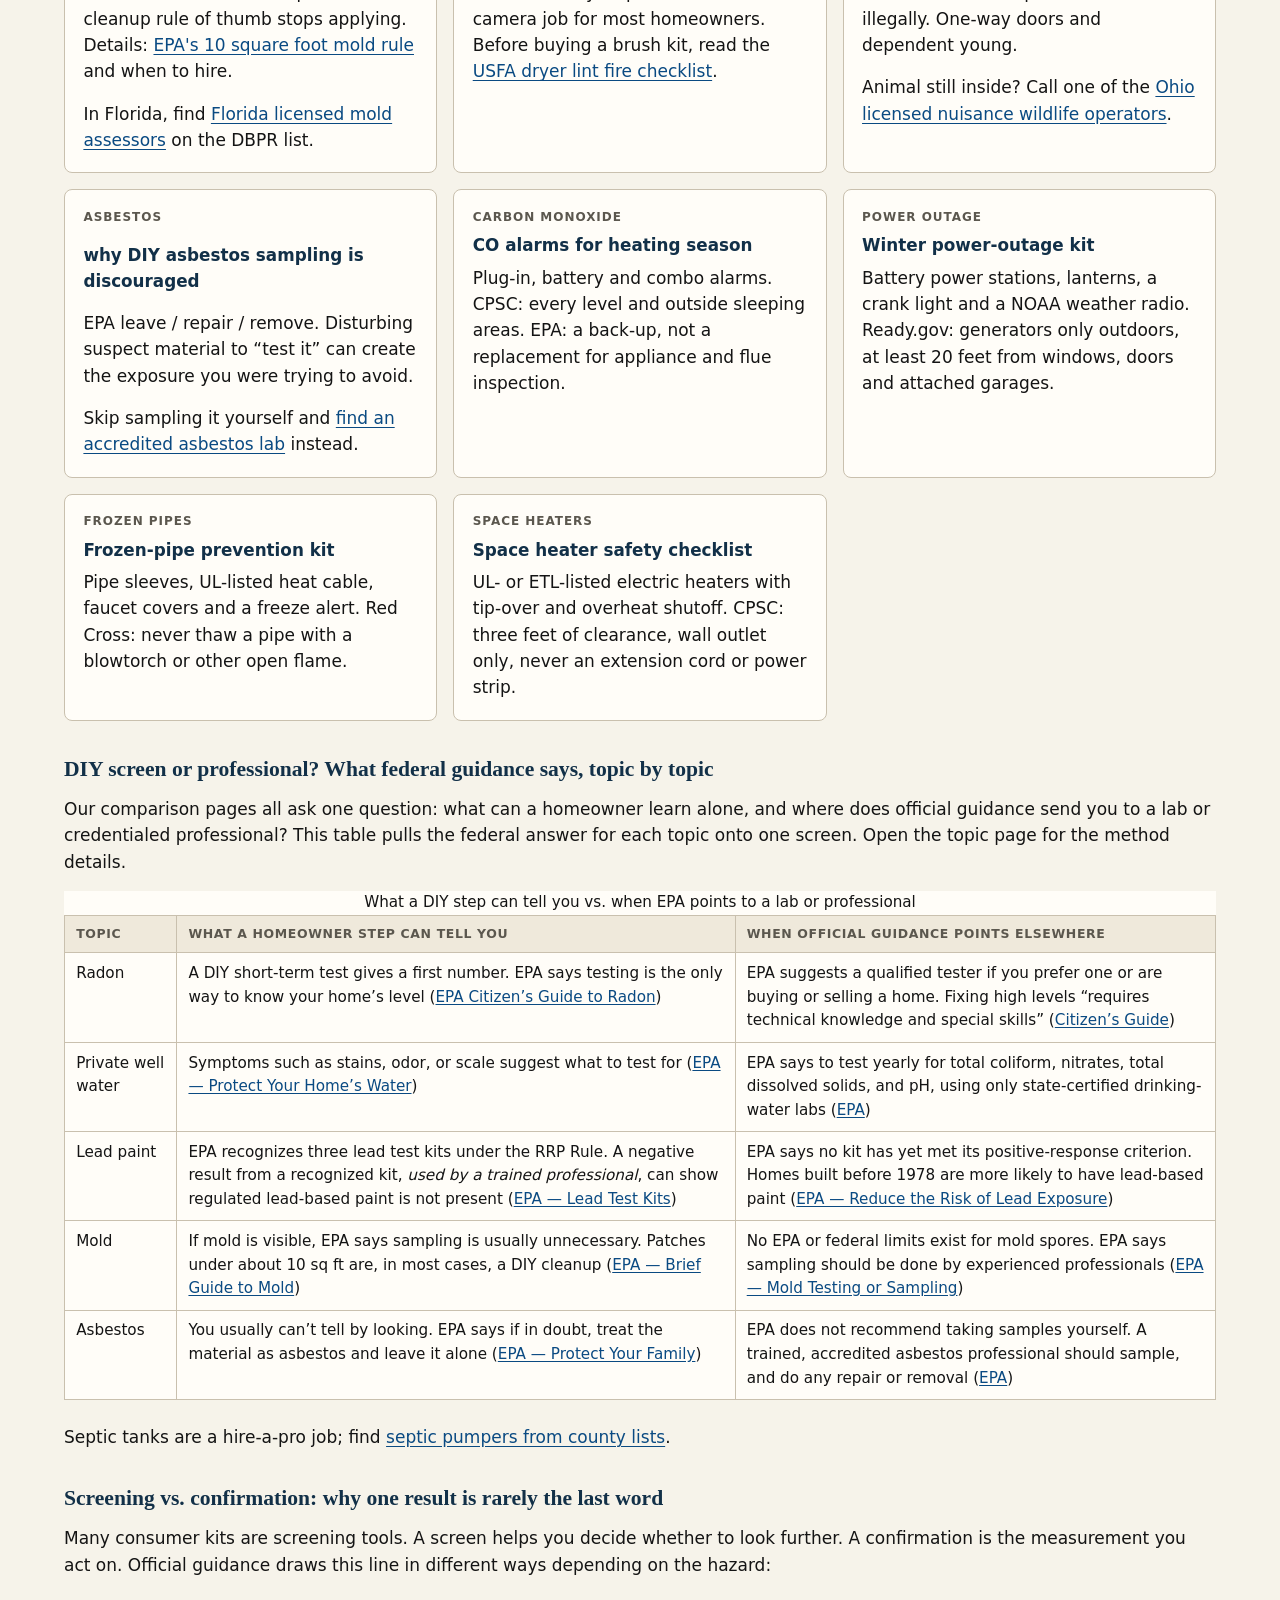
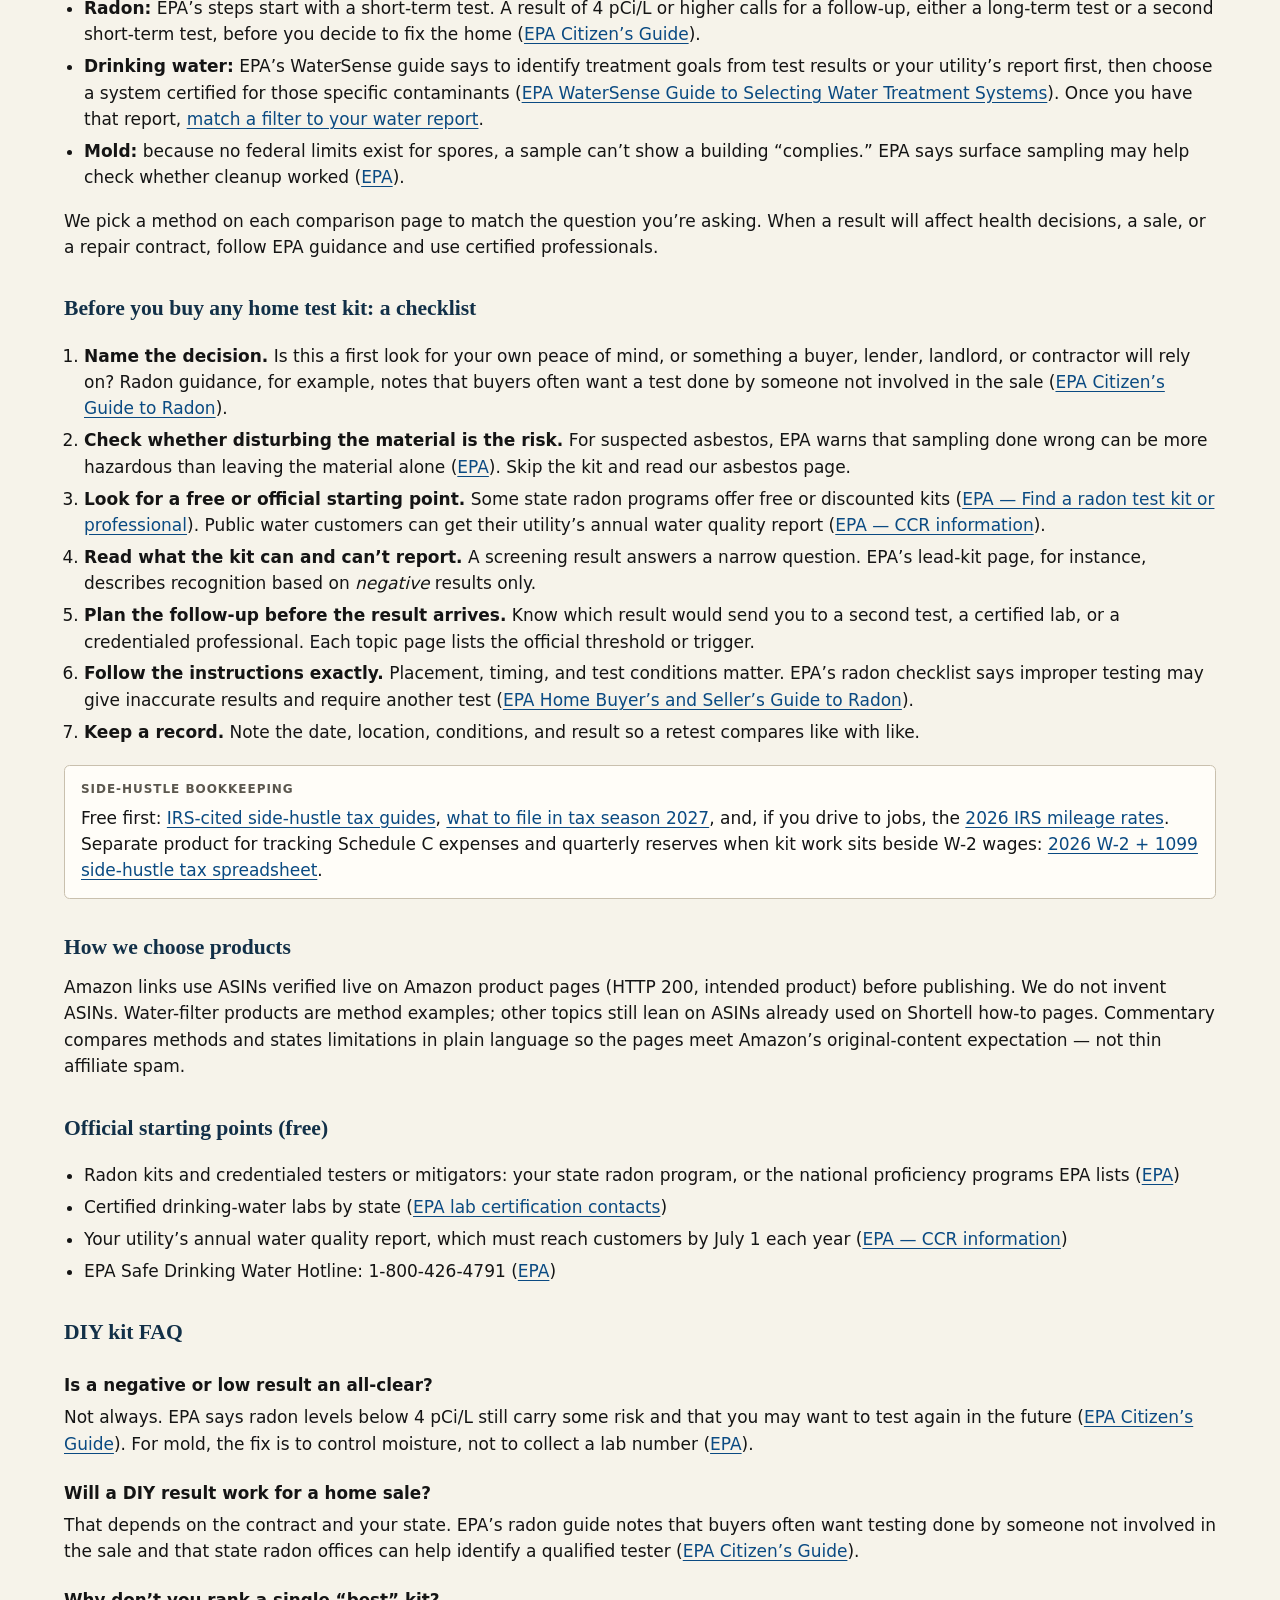
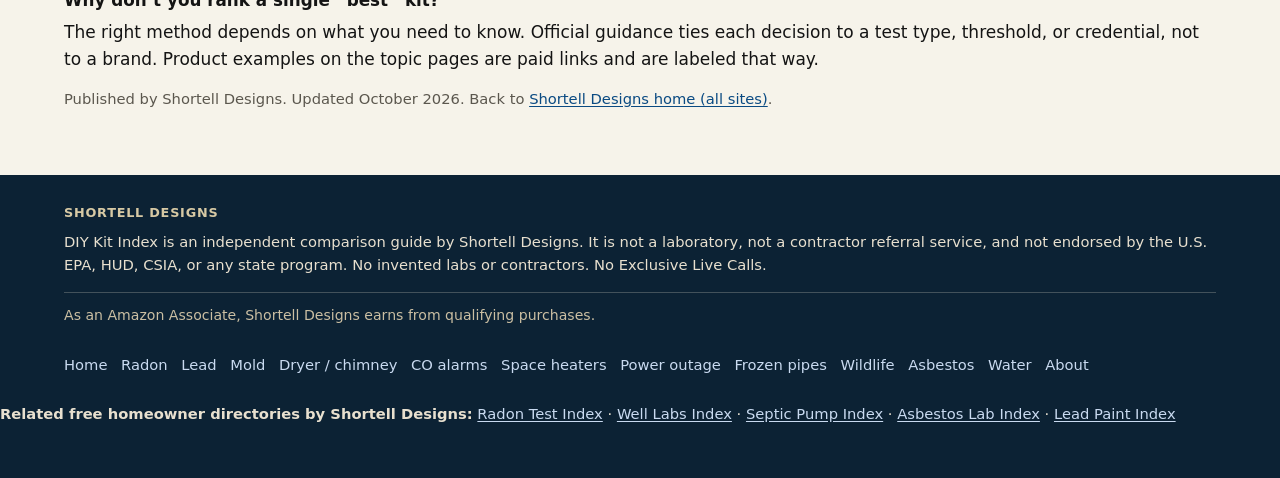
==== commit c84a3a58: "Fold QA: existing CTA above intro/lede for 390x664 iOS fold" ====
--- a/index.html
+++ b/index.html
@@ -77,9 +77,7 @@
       <p class="kicker">Shortell Designs · comparison guide</p>
       <h1>Got a home problem? Compare DIY kit methods before you buy</h1>
       <p class="meta">By Shortell Designs · Updated October 2026</p>
-      <p class="lede">Independent analysis of consumer test kits and exclusion products already used on Shortell how-to pages: what each method measures, where it fails, and when hiring a certified pro is the safer call.</p>
-
-      <div class="paths">
+<div class="paths">
         <p class="paths-label">Start here</p>
         <a class="path" href="radon-test-kits.html">
           <strong>Charcoal kit vs continuous monitor: which DIY radon test fits your home?</strong>
@@ -91,7 +89,9 @@
         </a>
       </div>
 
-      <div class="disclosure">
+      <p class="lede">Independent analysis of consumer test kits and exclusion products already used on Shortell how-to pages: what each method measures, where it fails, and when hiring a certified pro is the safer call.</p>
+
+            <div class="disclosure">
         <p><strong>Amazon Associates disclosure.</strong> As an Amazon Associate, Shortell Designs earns from qualifying purchases. Amazon product links use tag <code>radontestinde-20</code> and are marked <span class="paid">(paid link)</span>. The radon page also has one Sun Radon affiliate link; Shortell Designs may earn a commission from Sun Radon at no extra cost to you. This site does not invent ASINs, labs, or contractors.</p>
       </div>
 
--- a/css/style.css
+++ b/css/style.css
@@ -463,3 +463,14 @@
 .fold-cta .jump:hover, .fold-cta .jump:focus { background: var(--navy); color: #f6f3ea; }
 @media (max-width: 39.99rem) { .fold-cta .jump { display: flex; width: 100%; } }
 #picks { scroll-margin-top: 1rem; }
+/* 44px tap target on topic-title links (Designer 2026-11-10) */
+.grid.topics .card h3 a { display: block; padding: 0.6rem 0; min-height: 2.75rem; box-sizing: border-box; }
+
+/* Designer iOS-664 fold pack 2026-11-10 */
+@media (max-width: 430px) {
+  .header-inner { padding: 0.55rem 0 0.5rem; gap: 0.4rem 1rem; }
+  h1 { font-size: 1.4rem; margin-bottom: 0.4rem; }
+  .meta { margin-bottom: 0.55rem; }
+  .paths { margin-top: 0.35rem; }
+  .fold-cta { margin: 0.5rem 0 0.8rem; }
+}
